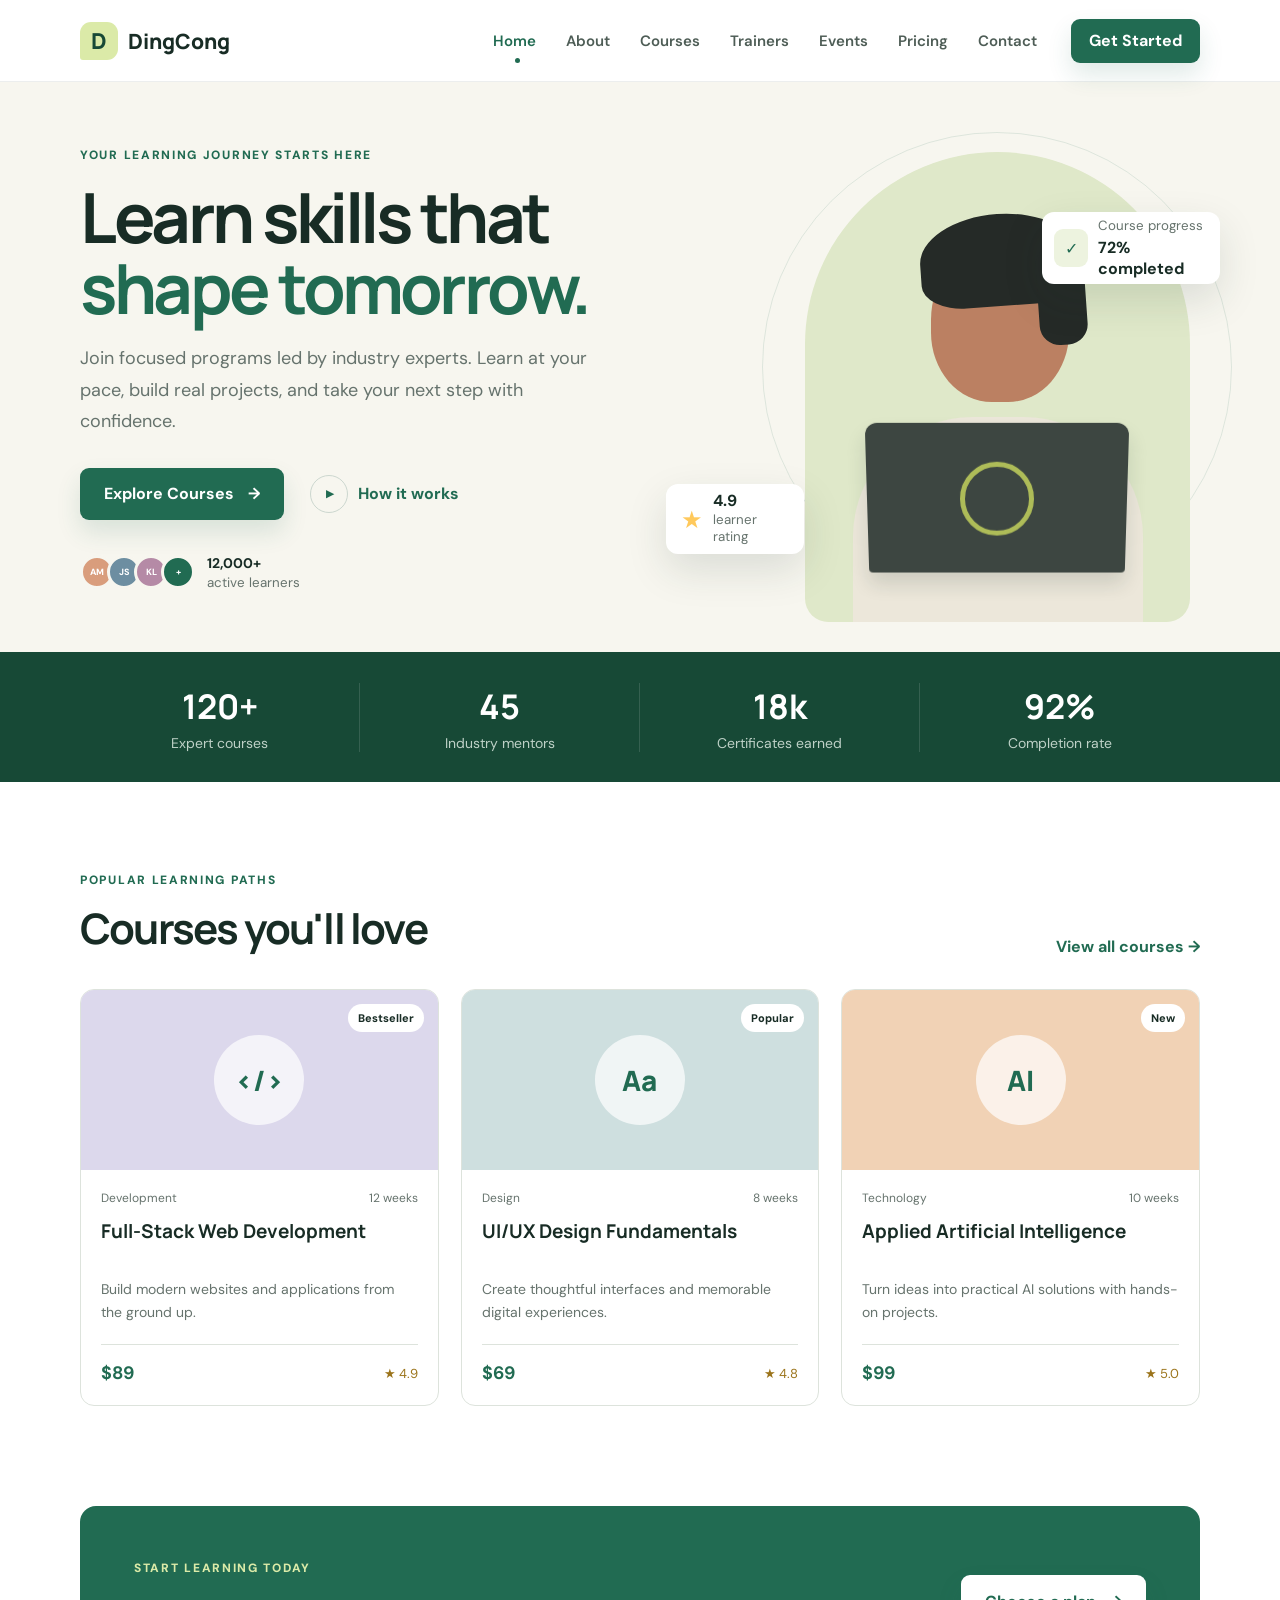
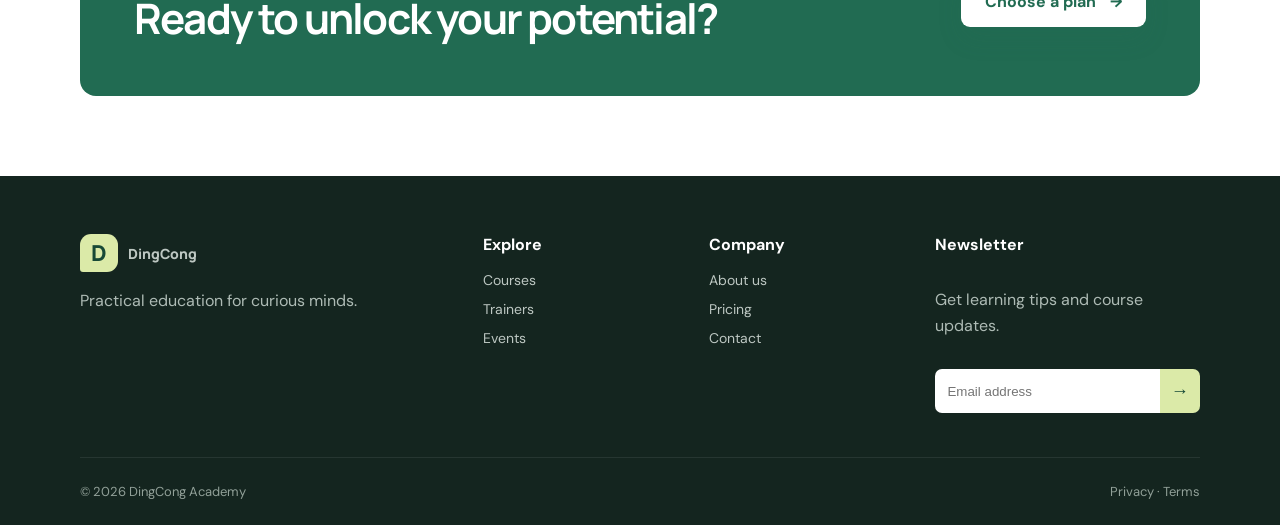
==== index.html @ b167527a "add a code" ====
<!doctype html>
<html lang="en">
<head>
  <meta charset="utf-8">
  <meta name="viewport" content="width=device-width, initial-scale=1">
  <meta name="description" content="DingCong Academy helps learners build practical skills through expert-led courses.">
  <title>DingCong Academy - Learn. Build. Grow.</title>
  <link rel="preconnect" href="https://fonts.googleapis.com">
  <link rel="preconnect" href="https://fonts.gstatic.com" crossorigin>
  <link href="https://fonts.googleapis.com/css2?family=DM+Sans:wght@400;500;600;700&family=Manrope:wght@700;800&display=swap" rel="stylesheet">
  <link rel="stylesheet" href="assets/styles.css">
</head>
<body>
  <header class="site-header">
    <div class="container nav-wrap">
      <a class="brand" href="index.html" aria-label="DingCong Academy home">
        <span class="brand-mark">D</span>
        <span>DingCong</span>
      </a>
      <button class="nav-toggle" type="button" aria-expanded="false" aria-controls="main-nav" aria-label="Open menu">
        <span></span><span></span><span></span>
      </button>
      <nav id="main-nav" class="nav-links" aria-label="Main navigation">
        <a class="active" href="index.html">Home</a>
        <a href="about.html">About</a>
        <a href="courses.html">Courses</a>
        <a href="trainers.html">Trainers</a>
        <a href="events.html">Events</a>
        <a href="pricing.html">Pricing</a>
        <a href="contact.html">Contact</a>
      </nav>
      <a class="button button-small nav-button" href="courses.html">Get Started</a>
    </div>
  </header>

  <main>
    <section class="hero">
      <div class="container hero-grid">
        <div class="hero-copy">
          <span class="eyebrow">Your learning journey starts here</span>
          <h1>Learn skills that <span>shape tomorrow.</span></h1>
          <p>Join focused programs led by industry experts. Learn at your pace, build real projects, and take your next step with confidence.</p>
          <div class="hero-actions">
            <a class="button" href="courses.html">Explore Courses <span aria-hidden="true">→</span></a>
            <a class="text-link" href="about.html"><span class="play">▶</span> How it works</a>
          </div>
          <div class="hero-proof">
            <div class="avatars" aria-hidden="true">
              <span>AM</span><span>JS</span><span>KL</span><span>+</span>
            </div>
            <div><strong>12,000+</strong><small>active learners</small></div>
          </div>
        </div>
        <div class="hero-visual" aria-label="Student learning online">
          <div class="hero-orbit orbit-one"></div>
          <div class="hero-orbit orbit-two"></div>
          <div class="portrait-card">
            <div class="portrait">
              <div class="head"></div>
              <div class="hair"></div>
              <div class="body"></div>
              <div class="laptop"><span></span></div>
            </div>
          </div>
          <div class="floating-card progress-card">
            <span class="progress-icon">✓</span>
            <div><small>Course progress</small><strong>72% completed</strong></div>
          </div>
          <div class="floating-card rating-card">
            <span class="rating-star">★</span>
            <div><strong>4.9</strong><small>learner rating</small></div>
          </div>
        </div>
      </div>
    </section>

    <section class="stats">
      <div class="container stats-grid">
        <div><strong>120+</strong><span>Expert courses</span></div>
        <div><strong>45</strong><span>Industry mentors</span></div>
        <div><strong>18k</strong><span>Certificates earned</span></div>
        <div><strong>92%</strong><span>Completion rate</span></div>
      </div>
    </section>

    <section class="section">
      <div class="container">
        <div class="section-heading">
          <div><span class="eyebrow">Popular learning paths</span><h2>Courses you'll love</h2></div>
          <a class="text-link" href="courses.html">View all courses →</a>
        </div>
        <div class="course-grid">
          <article class="course-card">
            <div class="course-cover cover-purple"><span class="cover-code">&lt;/&gt;</span><span class="level">Bestseller</span></div>
            <div class="course-body">
              <div class="course-meta"><span>Development</span><span>12 weeks</span></div>
              <h3>Full-Stack Web Development</h3>
              <p>Build modern websites and applications from the ground up.</p>
              <div class="course-footer"><strong>$89</strong><span>★ 4.9</span></div>
            </div>
          </article>
          <article class="course-card">
            <div class="course-cover cover-blue"><span class="cover-code">Aa</span><span class="level">Popular</span></div>
            <div class="course-body">
              <div class="course-meta"><span>Design</span><span>8 weeks</span></div>
              <h3>UI/UX Design Fundamentals</h3>
              <p>Create thoughtful interfaces and memorable digital experiences.</p>
              <div class="course-footer"><strong>$69</strong><span>★ 4.8</span></div>
            </div>
          </article>
          <article class="course-card">
            <div class="course-cover cover-orange"><span class="cover-code">AI</span><span class="level">New</span></div>
            <div class="course-body">
              <div class="course-meta"><span>Technology</span><span>10 weeks</span></div>
              <h3>Applied Artificial Intelligence</h3>
              <p>Turn ideas into practical AI solutions with hands-on projects.</p>
              <div class="course-footer"><strong>$99</strong><span>★ 5.0</span></div>
            </div>
          </article>
        </div>
      </div>
    </section>

    <section class="cta-section">
      <div class="container cta">
        <div><span class="eyebrow">Start learning today</span><h2>Ready to unlock your potential?</h2></div>
        <a class="button button-light" href="pricing.html">Choose a plan <span aria-hidden="true">→</span></a>
      </div>
    </section>
  </main>

  <footer class="footer">
    <div class="container footer-grid">
      <div><a class="brand footer-brand" href="index.html"><span class="brand-mark">D</span><span>DingCong</span></a><p>Practical education for curious minds.</p></div>
      <div><strong>Explore</strong><a href="courses.html">Courses</a><a href="trainers.html">Trainers</a><a href="events.html">Events</a></div>
      <div><strong>Company</strong><a href="about.html">About us</a><a href="pricing.html">Pricing</a><a href="contact.html">Contact</a></div>
      <div><strong>Newsletter</strong><p>Get learning tips and course updates.</p><form class="newsletter"><input type="email" aria-label="Email address" placeholder="Email address" required><button type="submit" aria-label="Subscribe">→</button></form></div>
    </div>
    <div class="container footer-bottom"><span>© 2026 DingCong Academy</span><span>Privacy · Terms</span></div>
  </footer>
  <script src="assets/main.js"></script>
</body>
</html>
---- assets/styles.css ----
:root {
  --ink: #182c25;
  --green: #216b52;
  --green-dark: #174936;
  --lime: #dbeaa8;
  --cream: #f7f6ef;
  --white: #ffffff;
  --muted: #66736d;
  --line: #dde3dc;
  --yellow: #ffc95c;
}
* { box-sizing: border-box; }
html { scroll-behavior: smooth; }
body { margin: 0; font-family: "DM Sans", sans-serif; color: var(--ink); background: var(--white); }
a { color: inherit; text-decoration: none; }
.container { width: min(1120px, calc(100% - 48px)); margin-inline: auto; }
.site-header { height: 82px; display: flex; align-items: center; background: rgba(255,255,255,.96); border-bottom: 1px solid rgba(24,44,37,.08); position: relative; z-index: 20; }
.nav-wrap { display: flex; align-items: center; }
.brand { display: inline-flex; align-items: center; gap: 10px; font-family: "Manrope", sans-serif; font-size: 21px; font-weight: 800; }
.brand-mark { width: 38px; height: 38px; display: grid; place-items: center; border-radius: 11px 11px 11px 3px; background: var(--lime); color: var(--green-dark); font-size: 22px; }
.nav-links { margin-left: auto; display: flex; align-items: center; gap: 30px; }
.nav-links a { font-size: 15px; font-weight: 600; color: #4e5d56; position: relative; }
.nav-links a:hover, .nav-links a.active { color: var(--green); }
.nav-links a.active::after { content: ""; position: absolute; width: 5px; height: 5px; border-radius: 50%; background: var(--green); left: 50%; bottom: -12px; }
.nav-button { margin-left: 34px; }
.nav-toggle { display: none; }
.button { display: inline-flex; align-items: center; justify-content: center; gap: 14px; min-height: 52px; padding: 0 24px; border: 0; border-radius: 9px; background: var(--green); color: white; font-weight: 700; box-shadow: 0 12px 24px rgba(33,107,82,.14); transition: .2s ease; }
.button:hover { background: var(--green-dark); transform: translateY(-2px); }
.button-small { min-height: 44px; padding-inline: 18px; }
.hero { min-height: 570px; background: var(--cream); overflow: hidden; }
.hero-grid { min-height: 570px; display: grid; grid-template-columns: 52% 48%; align-items: center; }
.eyebrow { display: inline-block; color: var(--green); font-size: 12px; line-height: 1; font-weight: 800; letter-spacing: 1.7px; text-transform: uppercase; }
.hero-copy h1 { max-width: 590px; margin: 18px 0 20px; font-family: "Manrope", sans-serif; font-size: clamp(48px, 5.4vw, 72px); line-height: 1.02; letter-spacing: -3.5px; }
.hero-copy h1 span { color: var(--green); }
.hero-copy > p { max-width: 525px; margin: 0 0 30px; color: var(--muted); font-size: 18px; line-height: 1.75; }
.hero-actions { display: flex; align-items: center; gap: 26px; }
.text-link { display: inline-flex; align-items: center; gap: 10px; font-weight: 700; color: var(--green); }
.play { width: 38px; height: 38px; display: grid; place-items: center; border: 1px solid #ccd7cf; border-radius: 50%; color: var(--green); font-size: 10px; padding-left: 2px; }
.hero-proof { display: flex; align-items: center; gap: 12px; margin-top: 34px; }
.avatars { display: flex; }
.avatars span { width: 34px; height: 34px; margin-left: -7px; display: grid; place-items: center; border: 3px solid var(--cream); border-radius: 50%; background: #b8c9bc; color: white; font-size: 9px; font-weight: 800; }
.avatars span:first-child { margin-left: 0; background: #d99d7c; }
.avatars span:nth-child(2) { background: #6d8ea1; }
.avatars span:nth-child(3) { background: #b58aa6; }
.avatars span:last-child { background: var(--green); }
.hero-proof strong, .hero-proof small { display: block; }
.hero-proof strong { font-size: 14px; }
.hero-proof small { color: var(--muted); margin-top: 2px; }
.hero-visual { height: 510px; position: relative; }
.portrait-card { position: absolute; width: 385px; height: 470px; right: 10px; bottom: 0; border-radius: 230px 230px 28px 28px; background: #dfe8c9; overflow: hidden; }
.portrait { position: absolute; inset: 0; }
.head { position: absolute; z-index: 3; width: 138px; height: 158px; left: 126px; top: 92px; border-radius: 48% 48% 44% 44%; background: #bb8062; }
.hair { position: absolute; z-index: 4; width: 160px; height: 92px; left: 115px; top: 62px; border-radius: 70% 70% 38% 38%; background: #252a27; transform: rotate(-4deg); }
.hair::after { content: ""; position: absolute; width: 48px; height: 100px; right: -3px; top: 35px; border-radius: 20px; background: #252a27; }
.body { position: absolute; z-index: 2; width: 290px; height: 260px; left: 48px; bottom: -55px; border-radius: 120px 120px 20px 20px; background: #ece7da; }
.laptop { position: absolute; z-index: 5; width: 260px; height: 150px; left: 62px; bottom: 48px; border-radius: 12px 12px 4px 4px; background: #3d4641; transform: perspective(300px) rotateX(-4deg); box-shadow: 0 12px 20px rgba(24,44,37,.14); }
.laptop span { position: absolute; width: 74px; height: 74px; left: 93px; top: 38px; border: 5px solid #aebc58; border-radius: 50%; }
.hero-orbit { position: absolute; border: 1px solid rgba(33,107,82,.12); border-radius: 50%; }
.orbit-one { width: 470px; height: 470px; right: -32px; top: 20px; }
.orbit-two { width: 320px; height: 320px; right: 42px; top: 95px; }
.floating-card { position: absolute; z-index: 8; display: flex; align-items: center; gap: 10px; background: white; border-radius: 12px; box-shadow: 0 16px 40px rgba(31,55,44,.13); }
.floating-card small, .floating-card strong { display: block; }
.floating-card small { color: var(--muted); margin-bottom: 3px; }
.progress-card { width: 178px; height: 72px; right: -20px; top: 100px; padding: 12px; }
.progress-icon { width: 38px; height: 38px; display: grid; place-items: center; border-radius: 9px; background: #edf3df; color: var(--green); }
.rating-card { width: 138px; height: 70px; left: 4px; bottom: 68px; padding: 12px 15px; }
.rating-star { color: var(--yellow); font-size: 24px; }
.stats { background: var(--green-dark); color: white; }
.stats-grid { height: 130px; display: grid; grid-template-columns: repeat(4, 1fr); align-items: center; }
.stats-grid div { text-align: center; border-right: 1px solid rgba(255,255,255,.13); }
.stats-grid div:last-child { border: 0; }
.stats-grid strong, .stats-grid span { display: block; }
.stats-grid strong { font-family: "Manrope", sans-serif; font-size: 34px; }
.stats-grid span { margin-top: 5px; color: #bed1c7; font-size: 14px; }
.section { padding: 86px 0 100px; }
.section-heading { display: flex; align-items: end; justify-content: space-between; margin-bottom: 32px; }
.section-heading h2, .cta h2, .page-hero h1 { margin: 10px 0 0; font-family: "Manrope", sans-serif; font-size: 42px; letter-spacing: -1.8px; }
.course-grid { display: grid; grid-template-columns: repeat(3, 1fr); gap: 22px; }
.course-card { border: 1px solid var(--line); border-radius: 14px; overflow: hidden; background: white; transition: .25s ease; }
.course-card:hover { transform: translateY(-6px); box-shadow: 0 20px 40px rgba(31,55,44,.09); }
.course-cover { height: 180px; position: relative; display: grid; place-items: center; }
.cover-purple { background: #dcd8ec; }
.cover-blue { background: #cedfdf; }
.cover-orange { background: #f1d2b5; }
.cover-code { display: grid; place-items: center; width: 90px; height: 90px; border-radius: 50%; background: rgba(255,255,255,.7); color: var(--green); font: 800 28px "Manrope", sans-serif; }
.level { position: absolute; right: 14px; top: 14px; padding: 7px 10px; border-radius: 20px; background: white; font-size: 11px; font-weight: 800; }
.course-body { padding: 20px; }
.course-meta { display: flex; justify-content: space-between; color: var(--muted); font-size: 12px; }
.course-body h3 { min-height: 52px; margin: 12px 0 8px; font-family: "Manrope", sans-serif; font-size: 19px; }
.course-body p { min-height: 48px; margin: 0; color: var(--muted); font-size: 14px; line-height: 1.65; }
.course-footer { display: flex; justify-content: space-between; align-items: center; margin-top: 18px; padding-top: 16px; border-top: 1px solid var(--line); }
.course-footer strong { color: var(--green); font-size: 18px; }
.course-footer span { color: #9b741b; font-size: 13px; }
.cta-section { padding: 0 0 80px; }
.cta { min-height: 190px; display: flex; align-items: center; justify-content: space-between; padding: 42px 54px; border-radius: 16px; background: var(--green); color: white; }
.cta .eyebrow { color: var(--lime); }
.cta h2 { margin-top: 12px; }
.button-light { background: white; color: var(--green); }
.button-light:hover { background: var(--lime); color: var(--green-dark); }
.footer { background: #14251f; color: white; }
.footer-grid { display: grid; grid-template-columns: 2fr 1fr 1fr 1.5fr; gap: 50px; padding: 58px 0 44px; }
.footer-brand { color: white; }
.footer-grid p { color: #aebbb5; line-height: 1.6; }
.footer-grid div:not(:first-child) { display: flex; flex-direction: column; gap: 11px; }
.footer-grid strong { margin-bottom: 5px; }
.footer-grid a { color: #bdc7c2; font-size: 14px; }
.footer-grid a:hover { color: white; }
.newsletter { display: flex; margin-top: 4px; }
.newsletter input { min-width: 0; width: 100%; height: 44px; border: 0; border-radius: 7px 0 0 7px; padding: 0 12px; }
.newsletter button { width: 46px; border: 0; border-radius: 0 7px 7px 0; background: var(--lime); color: var(--green-dark); font-size: 18px; }
.footer-bottom { height: 68px; display: flex; align-items: center; justify-content: space-between; border-top: 1px solid rgba(255,255,255,.08); color: #91a098; font-size: 13px; }
.page-hero { padding: 70px 0; background: var(--cream); text-align: center; }
.page-hero h1 { font-size: 52px; }
.page-hero p { max-width: 620px; margin: 16px auto 0; color: var(--muted); line-height: 1.7; }
.content-section { padding: 80px 0; }
.content-grid { display: grid; grid-template-columns: repeat(3, 1fr); gap: 22px; }
.info-card { padding: 28px; border: 1px solid var(--line); border-radius: 12px; }
.info-card h3 { margin: 14px 0 8px; font-family: "Manrope", sans-serif; }
.info-card p { color: var(--muted); line-height: 1.7; }
.icon-box { width: 48px; height: 48px; display: grid; place-items: center; border-radius: 12px; background: #edf3df; color: var(--green); font-weight: 800; }
.contact-form { display: grid; gap: 14px; }
.contact-form input, .contact-form textarea { width: 100%; border: 1px solid var(--line); border-radius: 8px; padding: 14px; font: inherit; }
.contact-form textarea { min-height: 150px; resize: vertical; }
.pricing-grid { display: grid; grid-template-columns: repeat(3, 1fr); gap: 22px; align-items: stretch; }
.price-card { padding: 32px; border: 1px solid var(--line); border-radius: 14px; }
.price-card.featured { background: var(--green-dark); color: white; transform: translateY(-10px); }
.price { font: 800 42px "Manrope", sans-serif; margin: 18px 0; }
.price small { font-size: 14px; }
.price-card ul { min-height: 180px; padding: 0; list-style: none; }
.price-card li { margin: 12px 0; color: var(--muted); }
.price-card.featured li { color: #d1ddd7; }
@media (max-width: 980px) {
  .nav-toggle { margin-left: auto; width: 42px; height: 42px; display: flex; flex-direction: column; justify-content: center; gap: 5px; border: 0; background: transparent; }
  .nav-toggle span { width: 24px; height: 2px; margin-inline: auto; background: var(--ink); }
  .nav-links { display: none; position: absolute; left: 24px; right: 24px; top: 74px; padding: 18px; border-radius: 12px; background: white; box-shadow: 0 16px 40px rgba(31,55,44,.12); }
  .nav-links.open { display: flex; flex-direction: column; align-items: flex-start; gap: 16px; }
  .nav-links a.active::after { display: none; }
  .nav-button { display: none; }
  .hero-grid { grid-template-columns: 55% 45%; }
  .portrait-card { width: 330px; }
  .progress-card { right: -10px; }
  .footer-grid { grid-template-columns: 1.5fr 1fr 1fr; }
  .footer-grid div:last-child { grid-column: 1 / -1; max-width: 360px; }
}
@media (max-width: 720px) {
  .container { width: min(100% - 32px, 1120px); }
  .site-header { height: 72px; }
  .hero-grid { display: block; min-height: auto; padding-top: 52px; }
  .hero-copy h1 { font-size: 48px; letter-spacing: -2.5px; }
  .hero-copy > p { font-size: 16px; }
  .hero-visual { height: 430px; margin-top: 25px; }
  .portrait-card { width: 320px; height: 410px; left: 50%; right: auto; transform: translateX(-50%); }
  .orbit-one { width: 390px; height: 390px; left: 50%; transform: translateX(-50%); }
  .orbit-two { width: 280px; height: 280px; left: 50%; transform: translateX(-50%); }
  .progress-card { right: 0; }
  .rating-card { left: 0; }
  .stats-grid { height: auto; grid-template-columns: repeat(2, 1fr); padding: 24px 0; }
  .stats-grid div { padding: 18px 5px; }
  .stats-grid div:nth-child(2) { border-right: 0; }
  .section { padding: 64px 0; }
  .section-heading { align-items: flex-start; }
  .section-heading h2, .cta h2, .page-hero h1 { font-size: 36px; }
  .course-grid, .content-grid, .pricing-grid { grid-template-columns: 1fr; }
  .cta { min-height: 240px; align-items: flex-start; flex-direction: column; justify-content: center; padding: 36px 28px; }
  .footer-grid { grid-template-columns: 1fr 1fr; }
  .footer-grid div:first-child, .footer-grid div:last-child { grid-column: 1 / -1; }
  .footer-bottom { gap: 12px; }
  .price-card.featured { transform: none; }
}
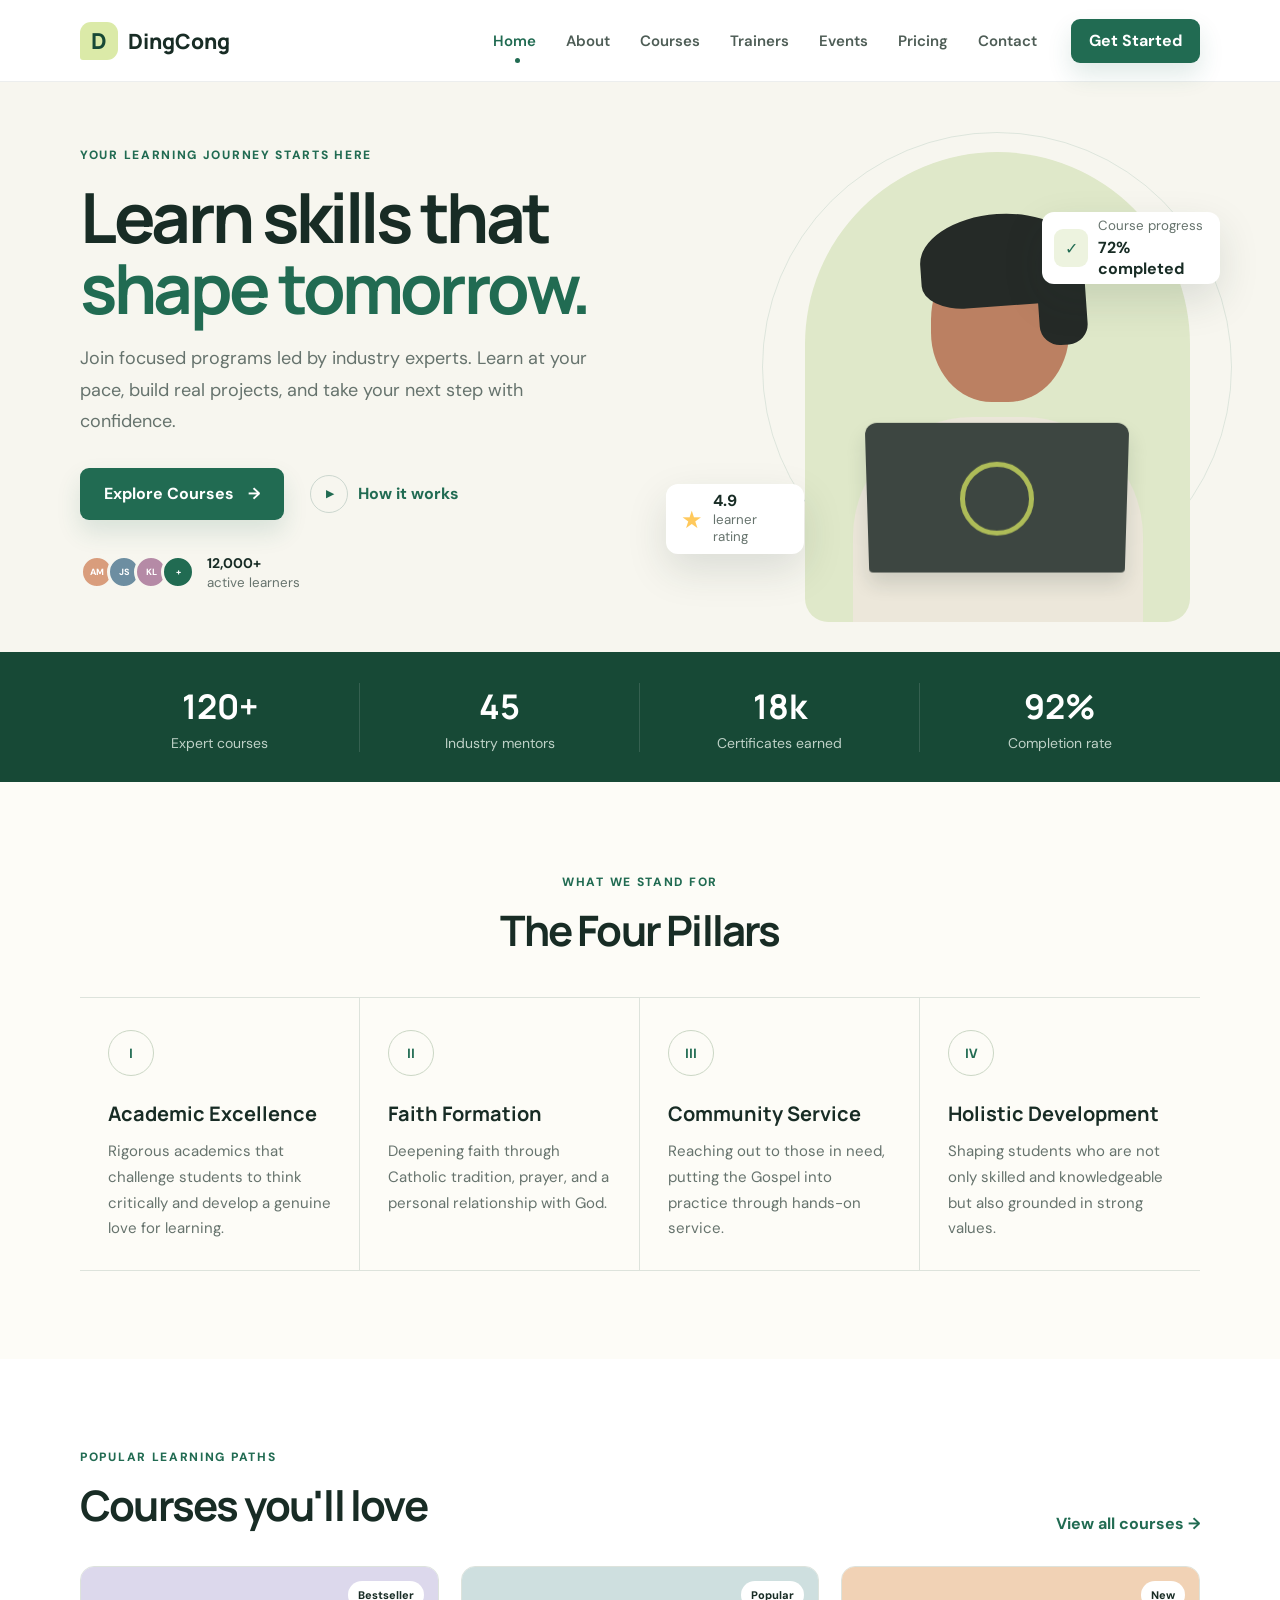
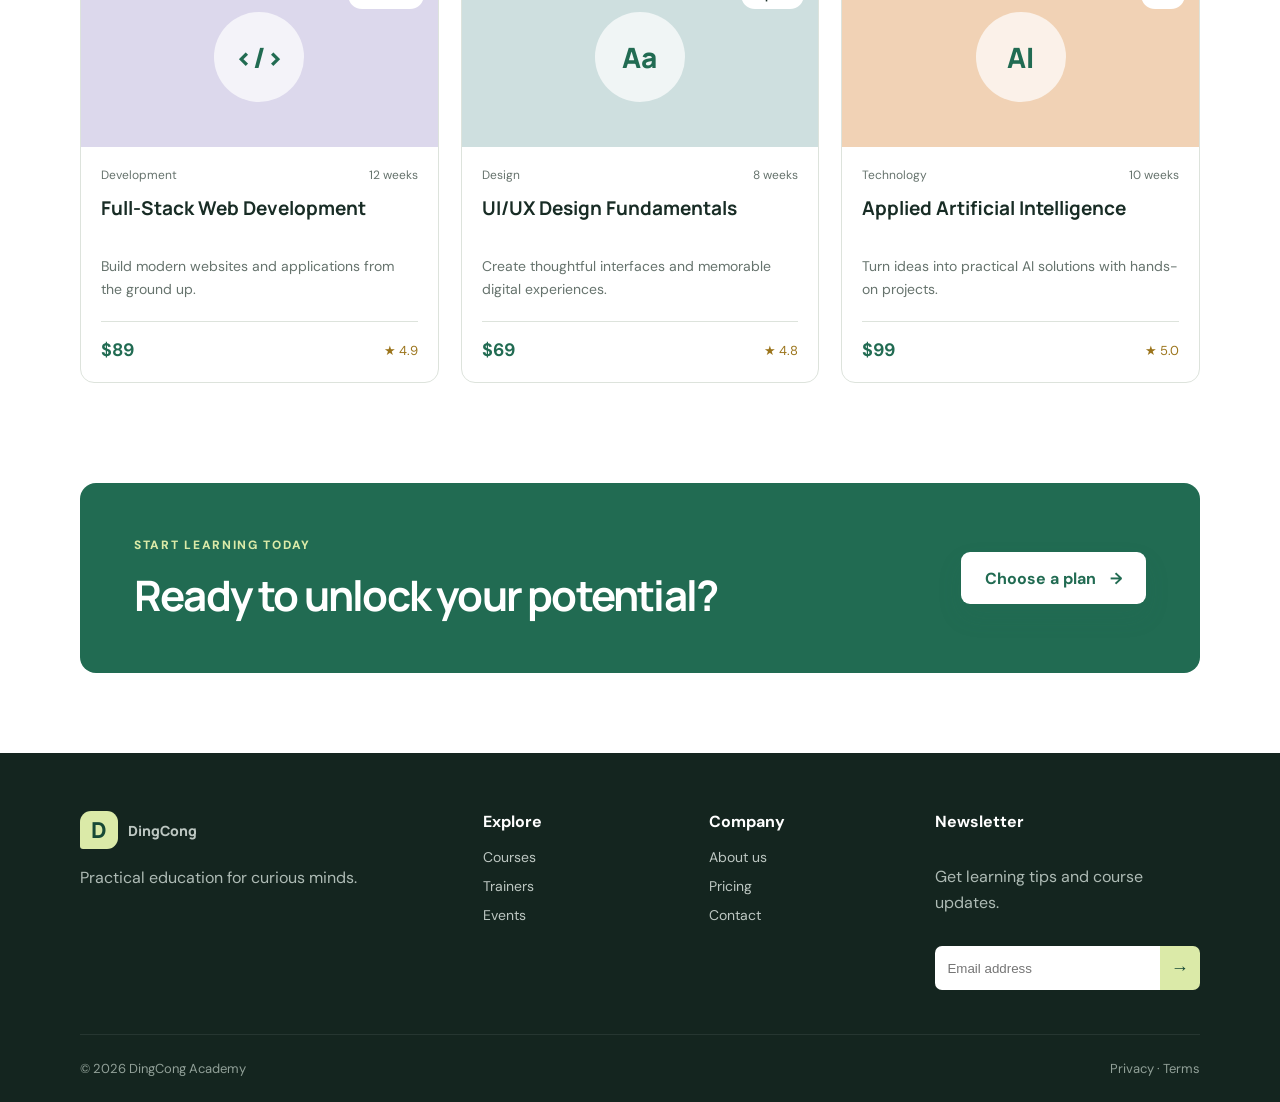
==== commit 365b3db2: "add four pillars" ====
--- a/index.html
+++ b/index.html
@@ -83,6 +83,37 @@
       </div>
     </section>
 
+    <section class="pillars-section">
+      <div class="container">
+        <div class="pillars-heading">
+          <span class="eyebrow">What We Stand For</span>
+          <h2>The Four Pillars</h2>
+        </div>
+        <div class="pillars-grid">
+          <article class="pillar-card">
+            <span class="pillar-number">I</span>
+            <h3>Academic Excellence</h3>
+            <p>Rigorous academics that challenge students to think critically and develop a genuine love for learning.</p>
+          </article>
+          <article class="pillar-card">
+            <span class="pillar-number">II</span>
+            <h3>Faith Formation</h3>
+            <p>Deepening faith through Catholic tradition, prayer, and a personal relationship with God.</p>
+          </article>
+          <article class="pillar-card">
+            <span class="pillar-number">III</span>
+            <h3>Community Service</h3>
+            <p>Reaching out to those in need, putting the Gospel into practice through hands-on service.</p>
+          </article>
+          <article class="pillar-card">
+            <span class="pillar-number">IV</span>
+            <h3>Holistic Development</h3>
+            <p>Shaping students who are not only skilled and knowledgeable but also grounded in strong values.</p>
+          </article>
+        </div>
+      </div>
+    </section>
+
     <section class="section">
       <div class="container">
         <div class="section-heading">
--- a/assets/styles.css
+++ b/assets/styles.css
@@ -72,6 +72,15 @@
 .stats-grid strong, .stats-grid span { display: block; }
 .stats-grid strong { font-family: "Manrope", sans-serif; font-size: 34px; }
 .stats-grid span { margin-top: 5px; color: #bed1c7; font-size: 14px; }
+.pillars-section { padding: 88px 0; background: #fdfcf7; }
+.pillars-heading { text-align: center; margin-bottom: 38px; }
+.pillars-heading h2 { margin: 10px 0 0; font-family: "Manrope", sans-serif; font-size: 42px; letter-spacing: -1.8px; }
+.pillars-grid { display: grid; grid-template-columns: repeat(4, 1fr); border-top: 1px solid var(--line); border-bottom: 1px solid var(--line); }
+.pillar-card { min-height: 260px; padding: 32px 28px 28px; border-right: 1px solid var(--line); }
+.pillar-card:last-child { border-right: 0; }
+.pillar-number { width: 46px; height: 46px; display: grid; place-items: center; border: 1px solid #cbd7c5; border-radius: 50%; color: var(--green); font-family: "Manrope", sans-serif; font-size: 13px; font-weight: 800; }
+.pillar-card h3 { margin: 24px 0 12px; font-family: "Manrope", sans-serif; font-size: 20px; }
+.pillar-card p { margin: 0; color: var(--muted); font-size: 15px; line-height: 1.72; }
 .section { padding: 86px 0 100px; }
 .section-heading { display: flex; align-items: end; justify-content: space-between; margin-bottom: 32px; }
 .section-heading h2, .cta h2, .page-hero h1 { margin: 10px 0 0; font-family: "Manrope", sans-serif; font-size: 42px; letter-spacing: -1.8px; }
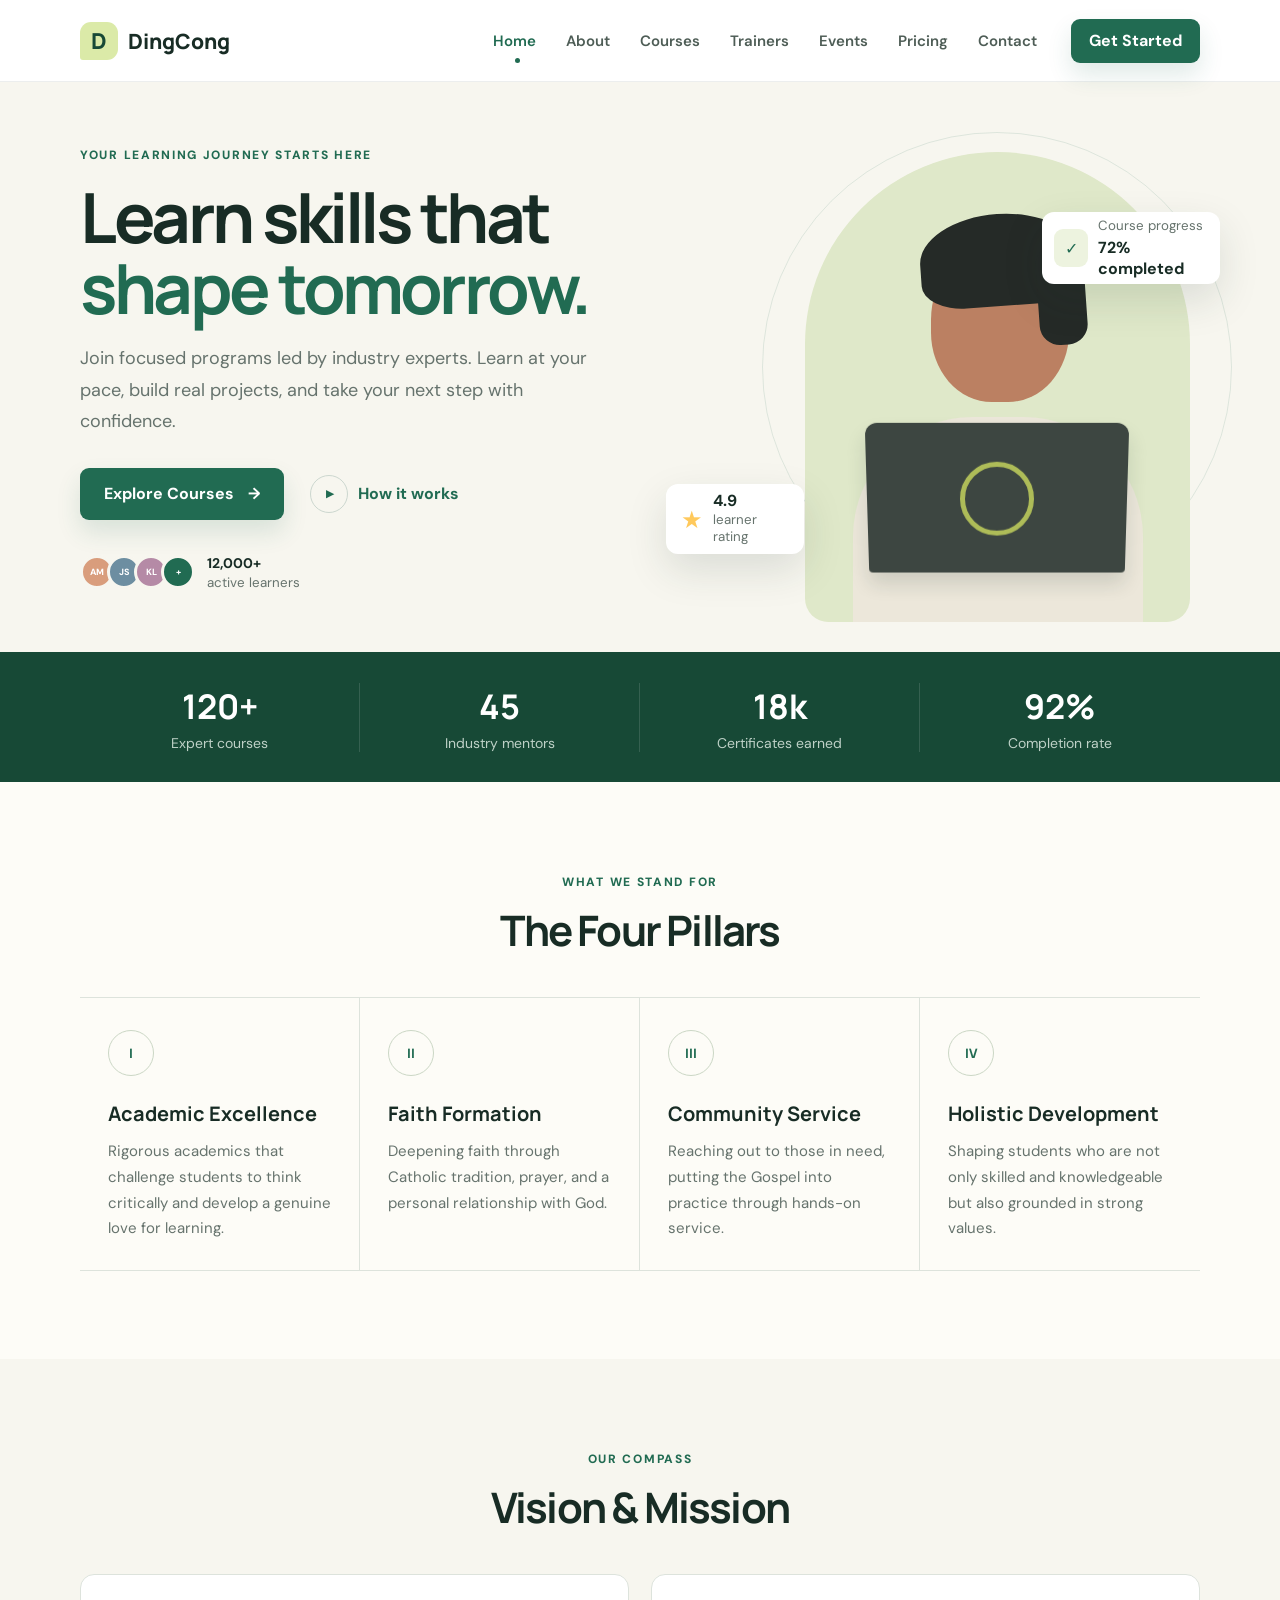
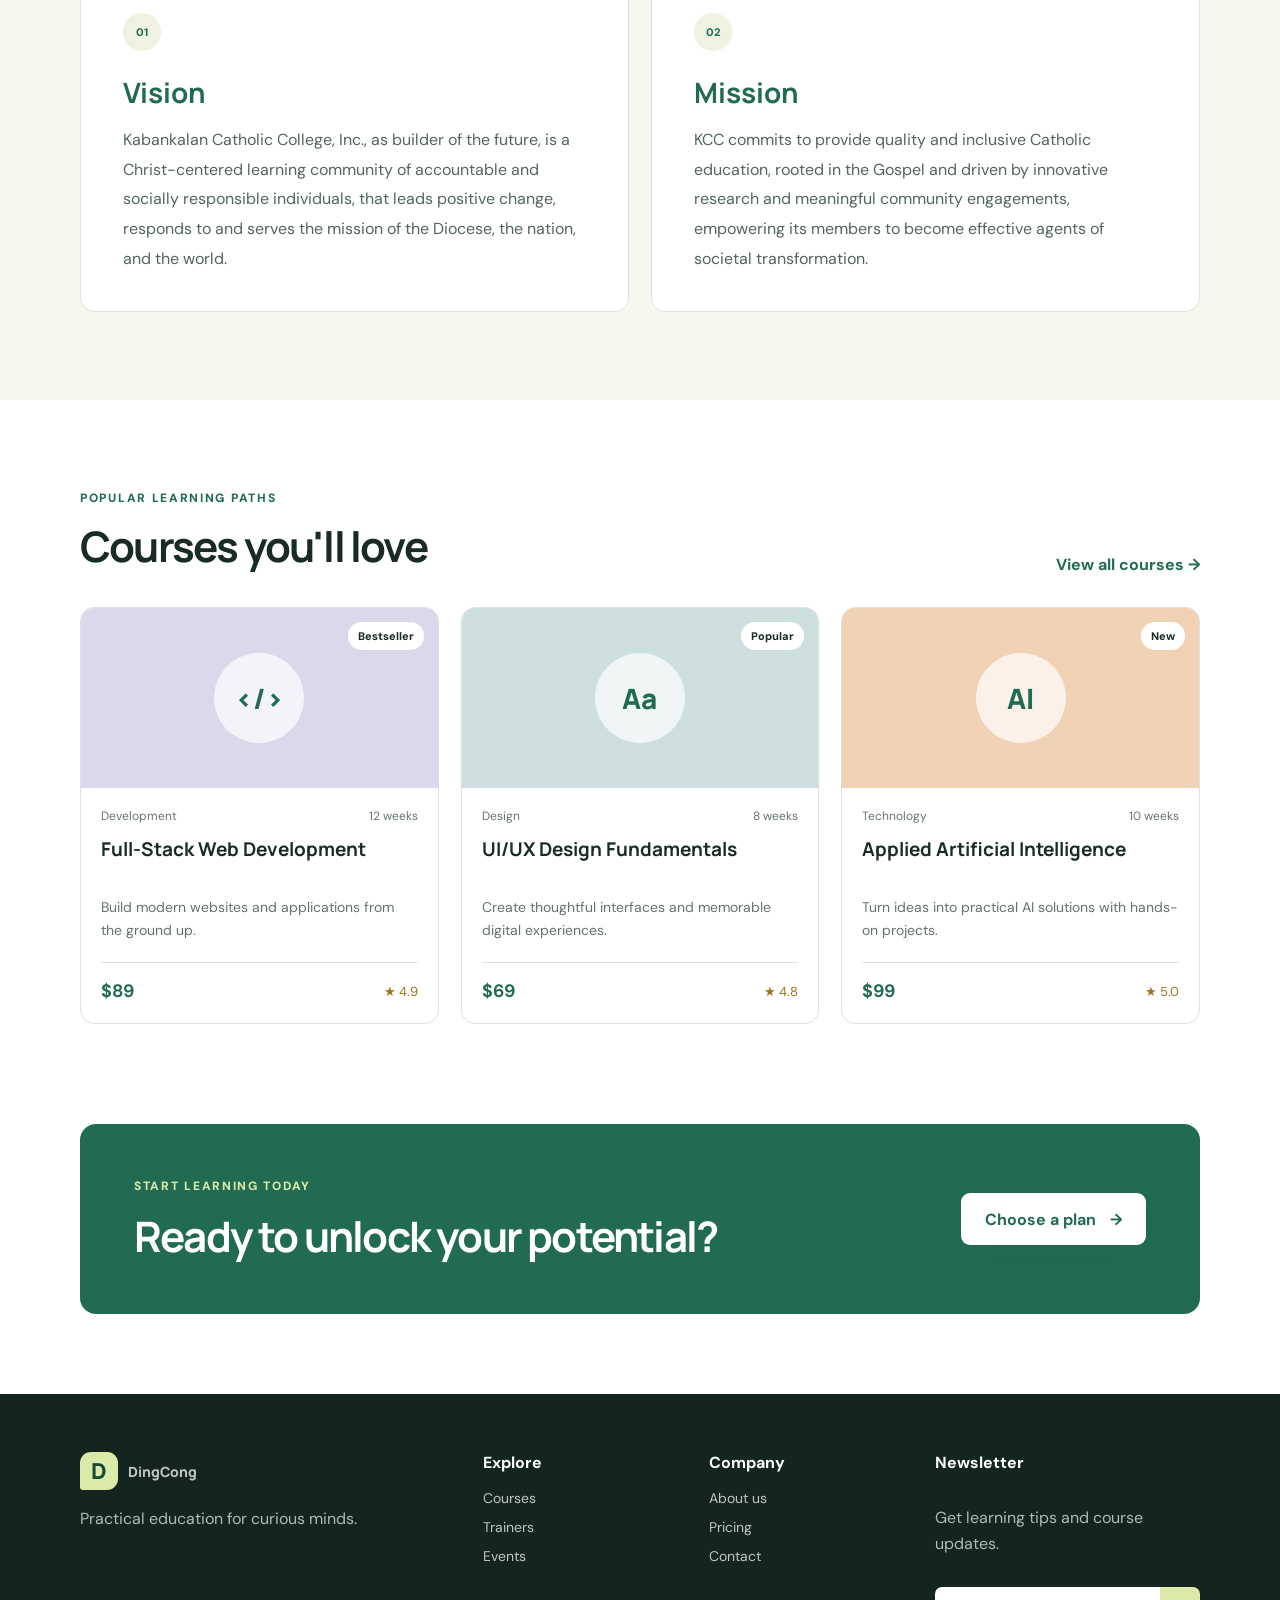
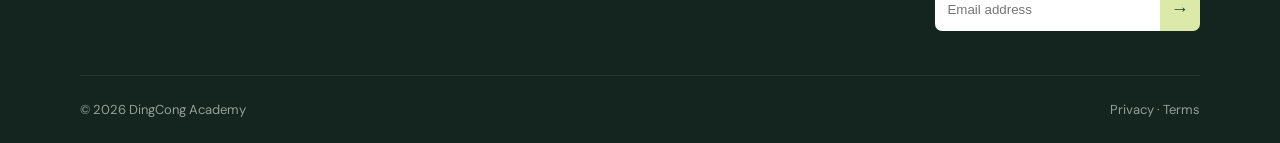
==== commit c633cdcb: "add  misision and vision" ====
--- a/index.html
+++ b/index.html
@@ -114,6 +114,27 @@
       </div>
     </section>
 
+    <section class="compass-section">
+      <div class="container">
+        <div class="compass-heading">
+          <span class="eyebrow">Our Compass</span>
+          <h2>Vision &amp; Mission</h2>
+        </div>
+        <div class="compass-grid">
+          <article class="compass-card">
+            <span class="compass-label">01</span>
+            <h3>Vision</h3>
+            <p>Kabankalan Catholic College, Inc., as builder of the future, is a Christ-centered learning community of accountable and socially responsible individuals, that leads positive change, responds to and serves the mission of the Diocese, the nation, and the world.</p>
+          </article>
+          <article class="compass-card">
+            <span class="compass-label">02</span>
+            <h3>Mission</h3>
+            <p>KCC commits to provide quality and inclusive Catholic education, rooted in the Gospel and driven by innovative research and meaningful community engagements, empowering its members to become effective agents of societal transformation.</p>
+          </article>
+        </div>
+      </div>
+    </section>
+
     <section class="section">
       <div class="container">
         <div class="section-heading">
--- a/assets/styles.css
+++ b/assets/styles.css
@@ -81,6 +81,14 @@
 .pillar-number { width: 46px; height: 46px; display: grid; place-items: center; border: 1px solid #cbd7c5; border-radius: 50%; color: var(--green); font-family: "Manrope", sans-serif; font-size: 13px; font-weight: 800; }
 .pillar-card h3 { margin: 24px 0 12px; font-family: "Manrope", sans-serif; font-size: 20px; }
 .pillar-card p { margin: 0; color: var(--muted); font-size: 15px; line-height: 1.72; }
+.compass-section { padding: 88px 0; background: var(--cream); }
+.compass-heading { text-align: center; margin-bottom: 38px; }
+.compass-heading h2 { margin: 10px 0 0; font-family: "Manrope", sans-serif; font-size: 42px; letter-spacing: -1.8px; }
+.compass-grid { display: grid; grid-template-columns: repeat(2, 1fr); gap: 22px; }
+.compass-card { min-height: 300px; position: relative; padding: 38px 42px; border: 1px solid var(--line); border-radius: 14px; background: white; }
+.compass-label { display: inline-grid; width: 38px; height: 38px; place-items: center; border-radius: 50%; background: #edf3df; color: var(--green); font-size: 11px; font-weight: 800; }
+.compass-card h3 { margin: 22px 0 14px; color: var(--green); font-family: "Manrope", sans-serif; font-size: 28px; }
+.compass-card p { margin: 0; color: #53655d; font-size: 16px; line-height: 1.85; }
 .section { padding: 86px 0 100px; }
 .section-heading { display: flex; align-items: end; justify-content: space-between; margin-bottom: 32px; }
 .section-heading h2, .cta h2, .page-hero h1 { margin: 10px 0 0; font-family: "Manrope", sans-serif; font-size: 42px; letter-spacing: -1.8px; }
@@ -166,6 +174,15 @@
   .stats-grid { height: auto; grid-template-columns: repeat(2, 1fr); padding: 24px 0; }
   .stats-grid div { padding: 18px 5px; }
   .stats-grid div:nth-child(2) { border-right: 0; }
+  .pillars-section { padding: 64px 0; }
+  .pillars-heading h2 { font-size: 36px; }
+  .pillars-grid { grid-template-columns: 1fr; }
+  .pillar-card { min-height: 0; border-right: 0; border-bottom: 1px solid var(--line); }
+  .pillar-card:last-child { border-bottom: 0; }
+  .compass-section { padding: 64px 0; }
+  .compass-heading h2 { font-size: 36px; }
+  .compass-grid { grid-template-columns: 1fr; }
+  .compass-card { min-height: 0; padding: 30px 26px; }
   .section { padding: 64px 0; }
   .section-heading { align-items: flex-start; }
   .section-heading h2, .cta h2, .page-hero h1 { font-size: 36px; }
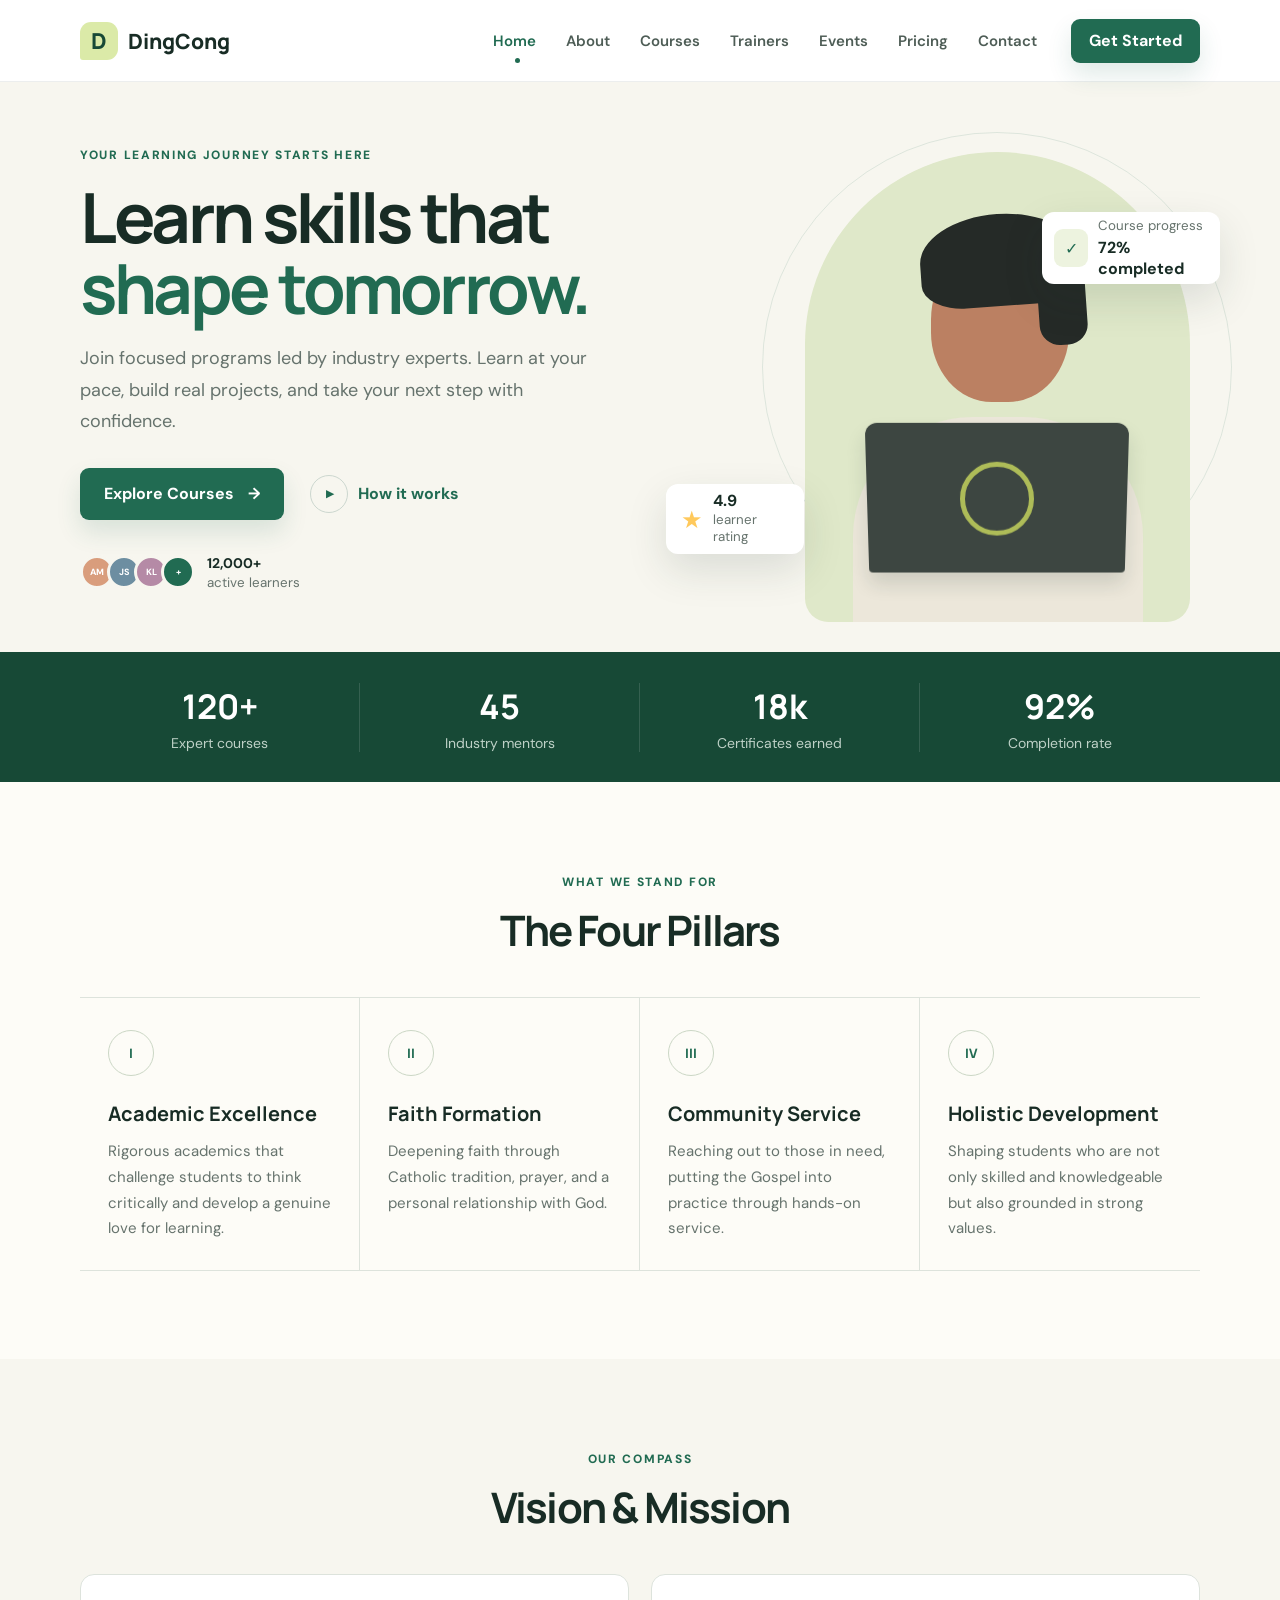
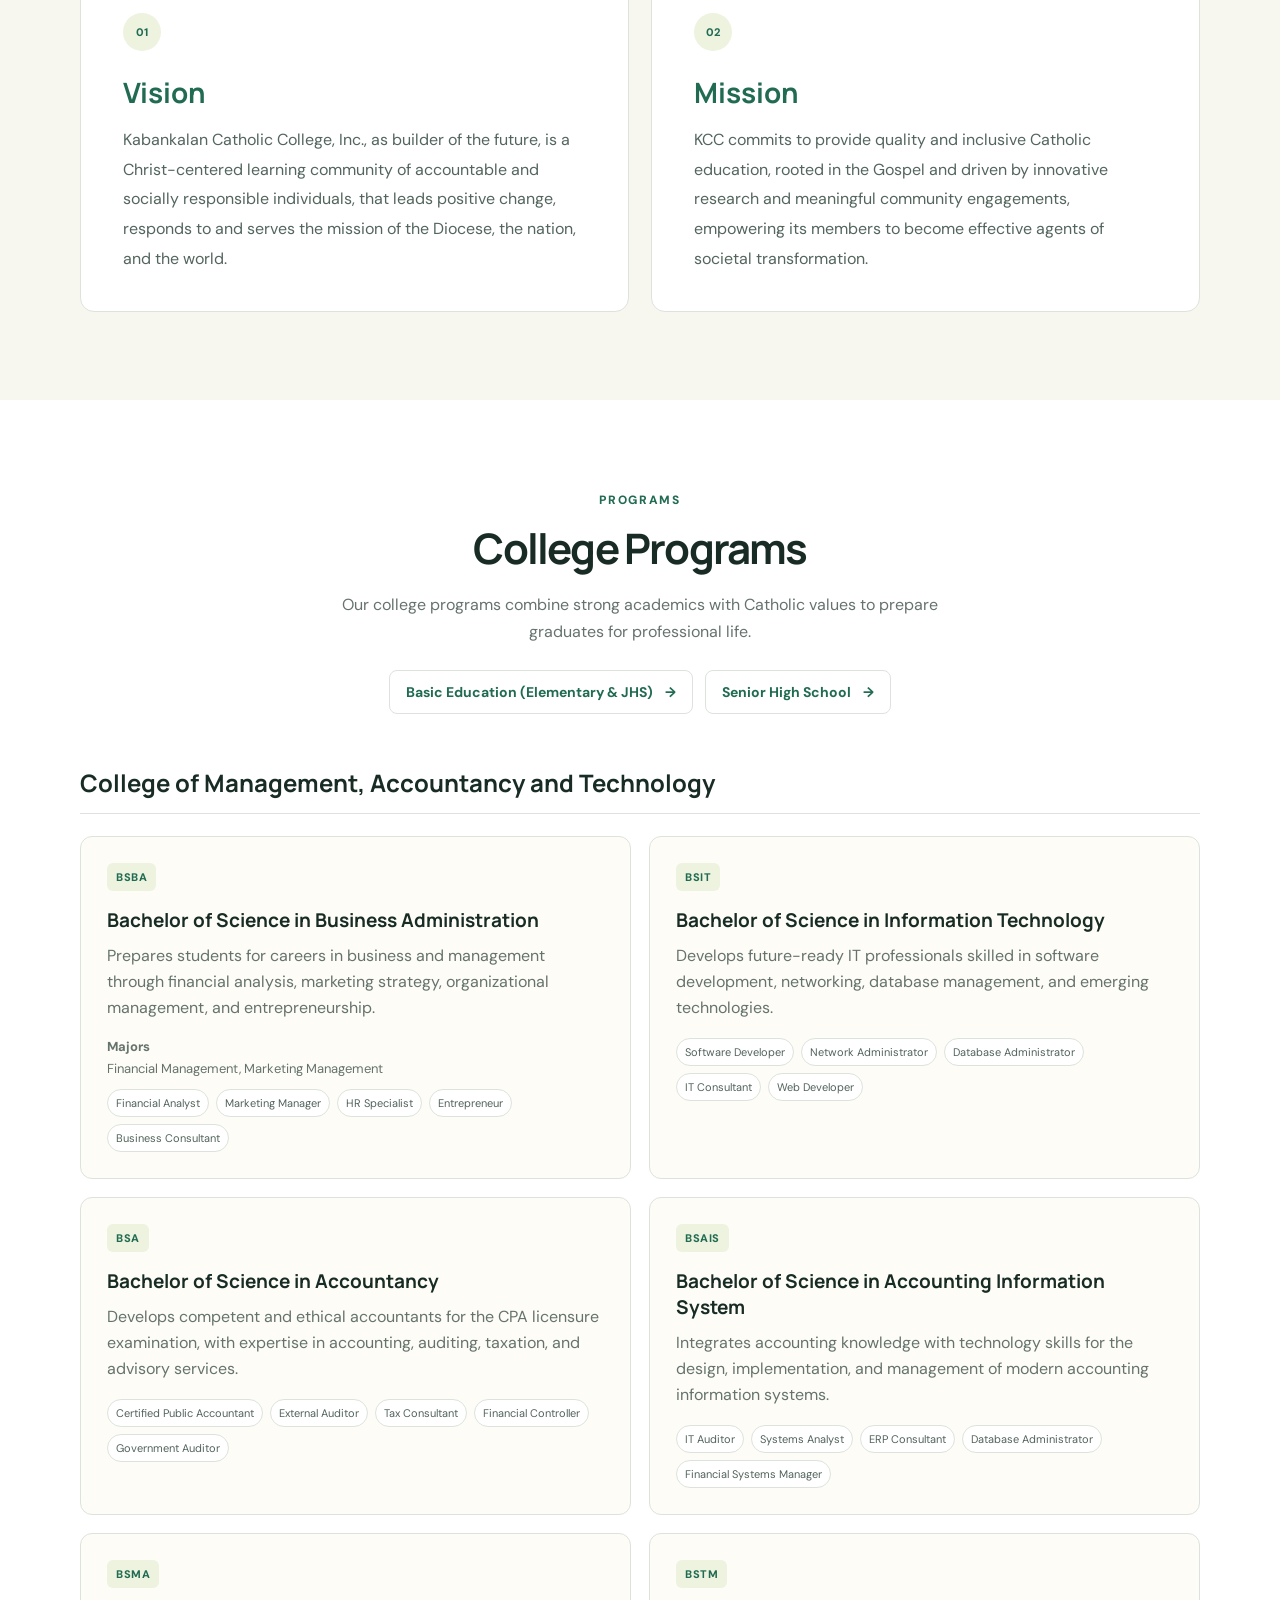
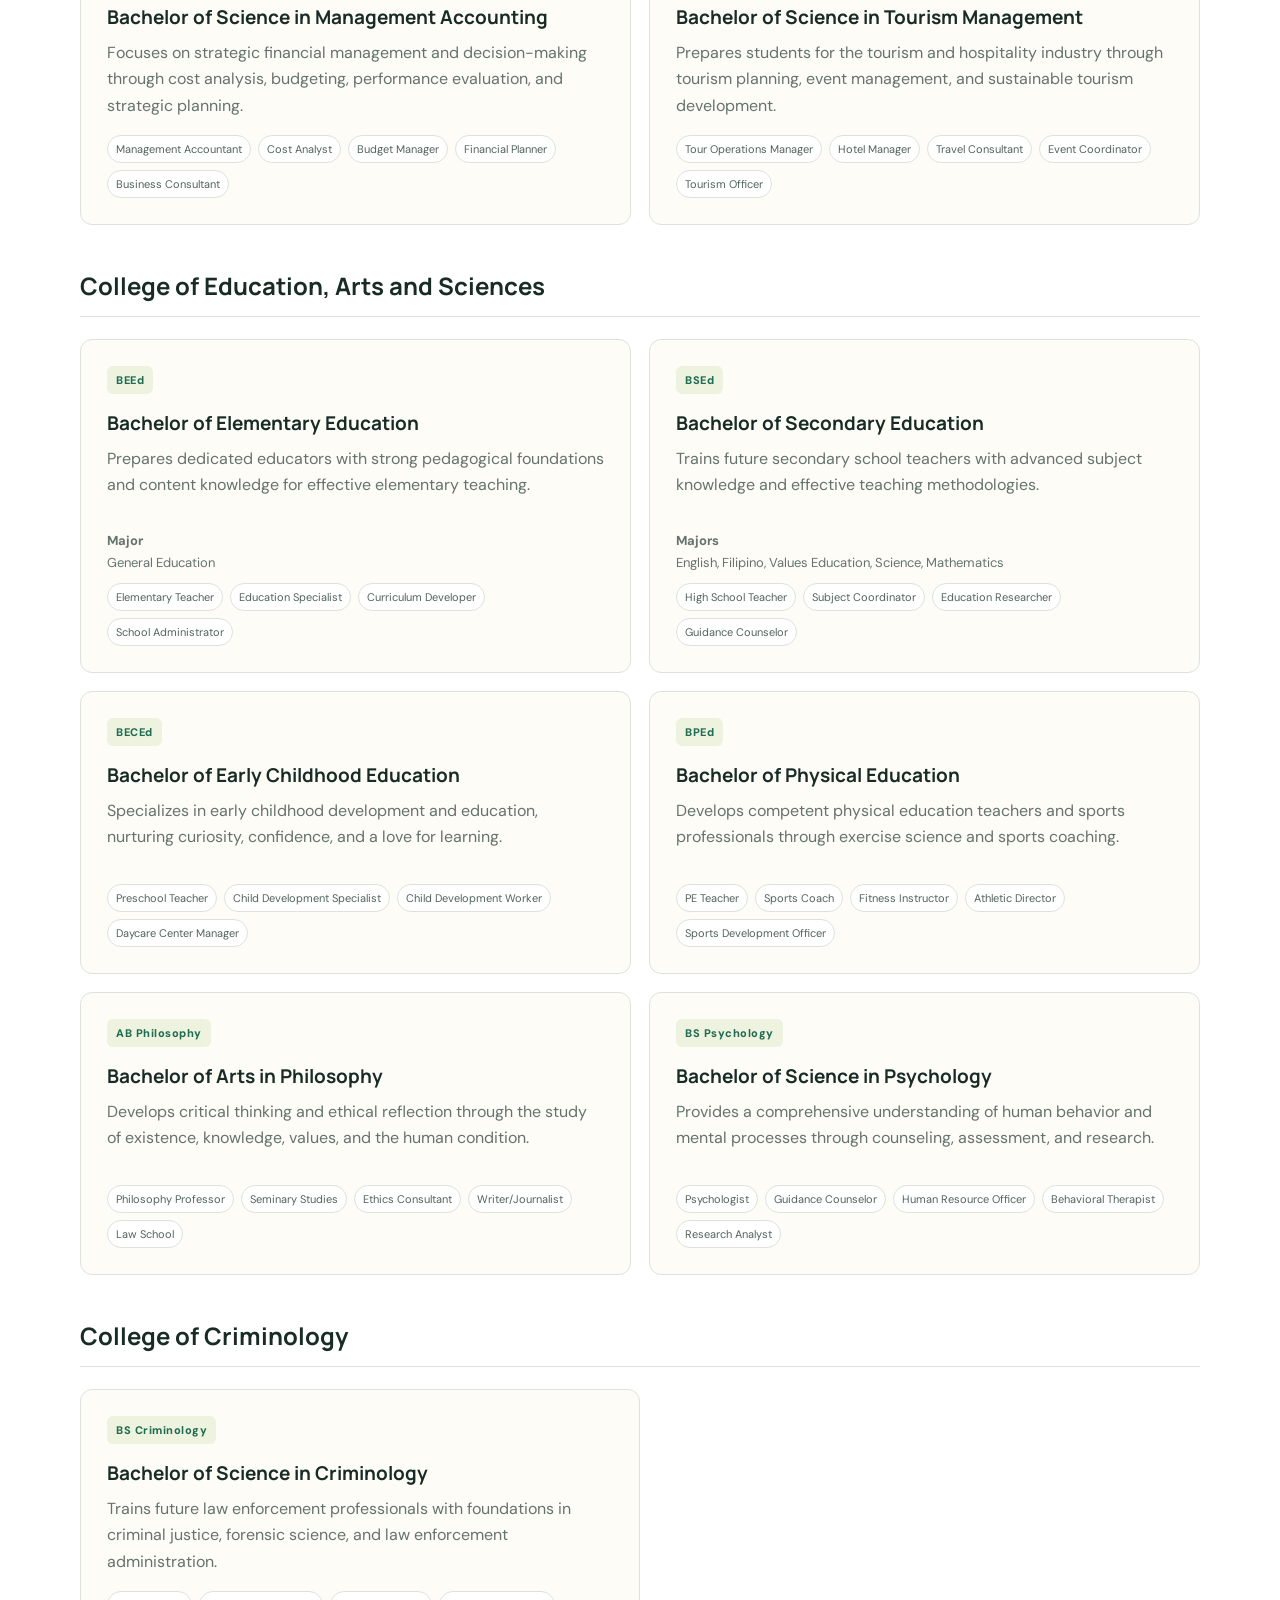
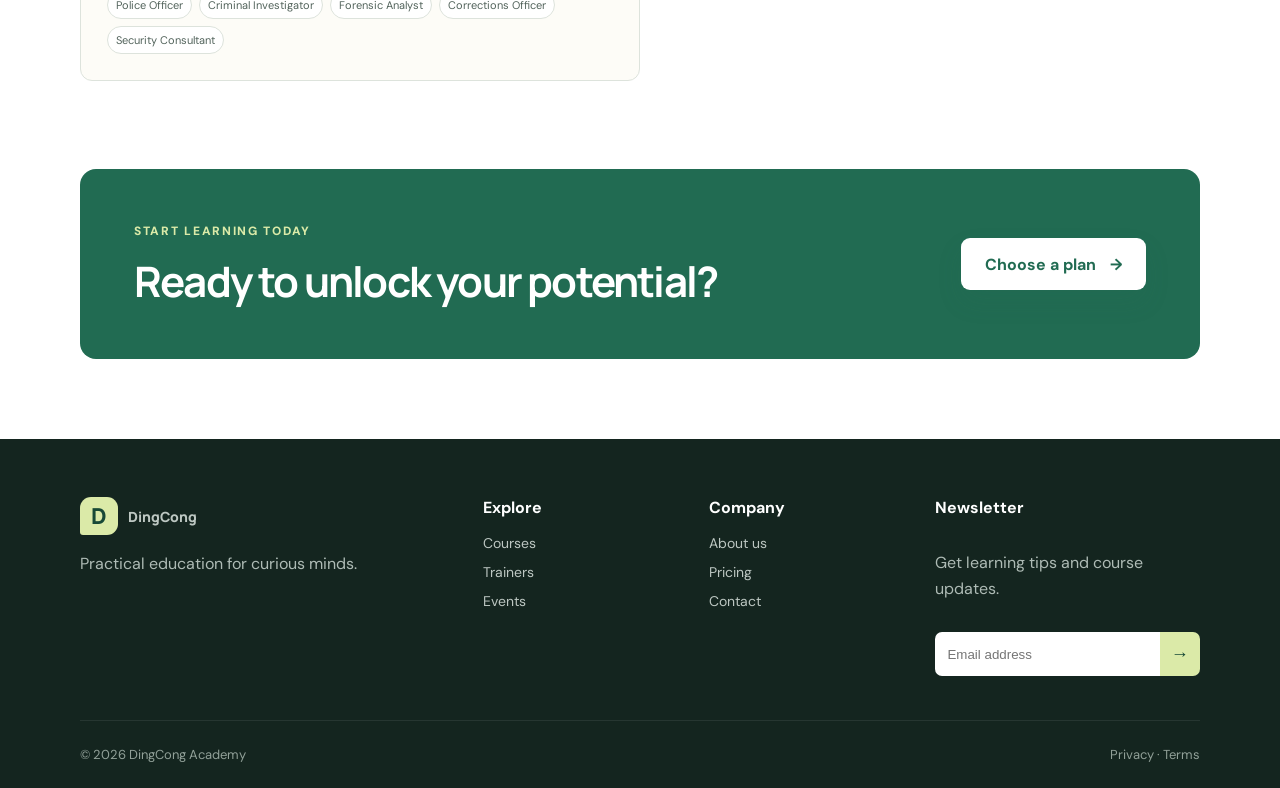
==== commit 272130ce: "adding course" ====
--- a/index.html
+++ b/index.html
@@ -135,41 +135,82 @@
       </div>
     </section>
 
-    <section class="section">
+    <section class="programs-section">
       <div class="container">
-        <div class="section-heading">
-          <div><span class="eyebrow">Popular learning paths</span><h2>Courses you'll love</h2></div>
-          <a class="text-link" href="courses.html">View all courses →</a>
-        </div>
-        <div class="course-grid">
-          <article class="course-card">
-            <div class="course-cover cover-purple"><span class="cover-code">&lt;/&gt;</span><span class="level">Bestseller</span></div>
-            <div class="course-body">
-              <div class="course-meta"><span>Development</span><span>12 weeks</span></div>
-              <h3>Full-Stack Web Development</h3>
-              <p>Build modern websites and applications from the ground up.</p>
-              <div class="course-footer"><strong>$89</strong><span>★ 4.9</span></div>
-            </div>
-          </article>
-          <article class="course-card">
-            <div class="course-cover cover-blue"><span class="cover-code">Aa</span><span class="level">Popular</span></div>
-            <div class="course-body">
-              <div class="course-meta"><span>Design</span><span>8 weeks</span></div>
-              <h3>UI/UX Design Fundamentals</h3>
-              <p>Create thoughtful interfaces and memorable digital experiences.</p>
-              <div class="course-footer"><strong>$69</strong><span>★ 4.8</span></div>
-            </div>
-          </article>
-          <article class="course-card">
-            <div class="course-cover cover-orange"><span class="cover-code">AI</span><span class="level">New</span></div>
-            <div class="course-body">
-              <div class="course-meta"><span>Technology</span><span>10 weeks</span></div>
-              <h3>Applied Artificial Intelligence</h3>
-              <p>Turn ideas into practical AI solutions with hands-on projects.</p>
-              <div class="course-footer"><strong>$99</strong><span>★ 5.0</span></div>
-            </div>
-          </article>
-        </div>
+        <div class="programs-heading">
+          <span class="eyebrow">Programs</span>
+          <h2>College Programs</h2>
+          <p>Our college programs combine strong academics with Catholic values to prepare graduates for professional life.</p>
+          <div class="program-links">
+            <a href="https://kcc.edu.ph/basic-education">Basic Education (Elementary &amp; JHS) <span>→</span></a>
+            <a href="https://kcc.edu.ph/senior-high">Senior High School <span>→</span></a>
+          </div>
+        </div>
+
+        <article class="college-block">
+          <h3>College of Management, Accountancy and Technology</h3>
+          <div class="program-grid">
+            <article class="program-card">
+              <span class="program-type">BSBA</span>
+              <h4>Bachelor of Science in Business Administration</h4>
+              <p>Prepares students for careers in business and management through financial analysis, marketing strategy, organizational management, and entrepreneurship.</p>
+              <div class="program-detail"><strong>Majors</strong><span>Financial Management, Marketing Management</span></div>
+              <div class="career-tags"><span>Financial Analyst</span><span>Marketing Manager</span><span>HR Specialist</span><span>Entrepreneur</span><span>Business Consultant</span></div>
+            </article>
+            <article class="program-card">
+              <span class="program-type">BSIT</span>
+              <h4>Bachelor of Science in Information Technology</h4>
+              <p>Develops future-ready IT professionals skilled in software development, networking, database management, and emerging technologies.</p>
+              <div class="career-tags"><span>Software Developer</span><span>Network Administrator</span><span>Database Administrator</span><span>IT Consultant</span><span>Web Developer</span></div>
+            </article>
+            <article class="program-card">
+              <span class="program-type">BSA</span>
+              <h4>Bachelor of Science in Accountancy</h4>
+              <p>Develops competent and ethical accountants for the CPA licensure examination, with expertise in accounting, auditing, taxation, and advisory services.</p>
+              <div class="career-tags"><span>Certified Public Accountant</span><span>External Auditor</span><span>Tax Consultant</span><span>Financial Controller</span><span>Government Auditor</span></div>
+            </article>
+            <article class="program-card">
+              <span class="program-type">BSAIS</span>
+              <h4>Bachelor of Science in Accounting Information System</h4>
+              <p>Integrates accounting knowledge with technology skills for the design, implementation, and management of modern accounting information systems.</p>
+              <div class="career-tags"><span>IT Auditor</span><span>Systems Analyst</span><span>ERP Consultant</span><span>Database Administrator</span><span>Financial Systems Manager</span></div>
+            </article>
+            <article class="program-card">
+              <span class="program-type">BSMA</span>
+              <h4>Bachelor of Science in Management Accounting</h4>
+              <p>Focuses on strategic financial management and decision-making through cost analysis, budgeting, performance evaluation, and strategic planning.</p>
+              <div class="career-tags"><span>Management Accountant</span><span>Cost Analyst</span><span>Budget Manager</span><span>Financial Planner</span><span>Business Consultant</span></div>
+            </article>
+            <article class="program-card">
+              <span class="program-type">BSTM</span>
+              <h4>Bachelor of Science in Tourism Management</h4>
+              <p>Prepares students for the tourism and hospitality industry through tourism planning, event management, and sustainable tourism development.</p>
+              <div class="career-tags"><span>Tour Operations Manager</span><span>Hotel Manager</span><span>Travel Consultant</span><span>Event Coordinator</span><span>Tourism Officer</span></div>
+            </article>
+          </div>
+        </article>
+
+        <article class="college-block">
+          <h3>College of Education, Arts and Sciences</h3>
+          <div class="program-grid">
+            <article class="program-card"><span class="program-type">BEEd</span><h4>Bachelor of Elementary Education</h4><p>Prepares dedicated educators with strong pedagogical foundations and content knowledge for effective elementary teaching.</p><div class="program-detail"><strong>Major</strong><span>General Education</span></div><div class="career-tags"><span>Elementary Teacher</span><span>Education Specialist</span><span>Curriculum Developer</span><span>School Administrator</span></div></article>
+            <article class="program-card"><span class="program-type">BSEd</span><h4>Bachelor of Secondary Education</h4><p>Trains future secondary school teachers with advanced subject knowledge and effective teaching methodologies.</p><div class="program-detail"><strong>Majors</strong><span>English, Filipino, Values Education, Science, Mathematics</span></div><div class="career-tags"><span>High School Teacher</span><span>Subject Coordinator</span><span>Education Researcher</span><span>Guidance Counselor</span></div></article>
+            <article class="program-card"><span class="program-type">BECEd</span><h4>Bachelor of Early Childhood Education</h4><p>Specializes in early childhood development and education, nurturing curiosity, confidence, and a love for learning.</p><div class="career-tags"><span>Preschool Teacher</span><span>Child Development Specialist</span><span>Child Development Worker</span><span>Daycare Center Manager</span></div></article>
+            <article class="program-card"><span class="program-type">BPEd</span><h4>Bachelor of Physical Education</h4><p>Develops competent physical education teachers and sports professionals through exercise science and sports coaching.</p><div class="career-tags"><span>PE Teacher</span><span>Sports Coach</span><span>Fitness Instructor</span><span>Athletic Director</span><span>Sports Development Officer</span></div></article>
+            <article class="program-card"><span class="program-type">AB Philosophy</span><h4>Bachelor of Arts in Philosophy</h4><p>Develops critical thinking and ethical reflection through the study of existence, knowledge, values, and the human condition.</p><div class="career-tags"><span>Philosophy Professor</span><span>Seminary Studies</span><span>Ethics Consultant</span><span>Writer/Journalist</span><span>Law School</span></div></article>
+            <article class="program-card"><span class="program-type">BS Psychology</span><h4>Bachelor of Science in Psychology</h4><p>Provides a comprehensive understanding of human behavior and mental processes through counseling, assessment, and research.</p><div class="career-tags"><span>Psychologist</span><span>Guidance Counselor</span><span>Human Resource Officer</span><span>Behavioral Therapist</span><span>Research Analyst</span></div></article>
+          </div>
+        </article>
+
+        <article class="college-block criminology-block">
+          <h3>College of Criminology</h3>
+          <article class="program-card criminology-card">
+            <span class="program-type">BS Criminology</span>
+            <h4>Bachelor of Science in Criminology</h4>
+            <p>Trains future law enforcement professionals with foundations in criminal justice, forensic science, and law enforcement administration.</p>
+            <div class="career-tags"><span>Police Officer</span><span>Criminal Investigator</span><span>Forensic Analyst</span><span>Corrections Officer</span><span>Security Consultant</span></div>
+          </article>
+        </article>
       </div>
     </section>
 
--- a/assets/styles.css
+++ b/assets/styles.css
@@ -89,6 +89,23 @@
 .compass-label { display: inline-grid; width: 38px; height: 38px; place-items: center; border-radius: 50%; background: #edf3df; color: var(--green); font-size: 11px; font-weight: 800; }
 .compass-card h3 { margin: 22px 0 14px; color: var(--green); font-family: "Manrope", sans-serif; font-size: 28px; }
 .compass-card p { margin: 0; color: #53655d; font-size: 16px; line-height: 1.85; }
+.programs-section { padding: 88px 0; background: white; }
+.programs-heading { max-width: 760px; margin: 0 auto 52px; text-align: center; }
+.programs-heading h2 { margin: 10px 0 14px; font-family: "Manrope", sans-serif; font-size: 42px; letter-spacing: -1.8px; }
+.programs-heading > p { margin: 0 auto; max-width: 650px; color: var(--muted); line-height: 1.7; }
+.program-links { display: flex; justify-content: center; gap: 12px; margin-top: 24px; }
+.program-links a { display: inline-flex; align-items: center; gap: 12px; padding: 12px 16px; border: 1px solid var(--line); border-radius: 8px; color: var(--green); font-size: 14px; font-weight: 700; }
+.college-block { margin-top: 44px; }
+.college-block > h3 { margin: 0 0 22px; padding-bottom: 14px; border-bottom: 1px solid var(--line); font-family: "Manrope", sans-serif; font-size: 24px; }
+.program-grid { display: grid; grid-template-columns: repeat(2, 1fr); gap: 18px; }
+.program-card { min-height: 280px; padding: 26px; border: 1px solid var(--line); border-radius: 12px; background: #fdfcf7; }
+.program-type { display: inline-flex; padding: 7px 9px; border-radius: 6px; background: #edf3df; color: var(--green); font-size: 11px; font-weight: 800; letter-spacing: .5px; }
+.program-card h4 { margin: 16px 0 10px; font-family: "Manrope", sans-serif; font-size: 19px; }
+.program-card > p { min-height: 70px; margin: 0 0 16px; color: var(--muted); line-height: 1.65; }
+.program-detail { display: flex; flex-direction: column; gap: 5px; margin-bottom: 12px; color: var(--muted); font-size: 13px; }
+.career-tags { display: flex; flex-wrap: wrap; gap: 7px; }
+.career-tags span { padding: 6px 8px; border-radius: 20px; background: white; border: 1px solid var(--line); color: #52635b; font-size: 11px; }
+.criminology-card { max-width: 560px; }
 .section { padding: 86px 0 100px; }
 .section-heading { display: flex; align-items: end; justify-content: space-between; margin-bottom: 32px; }
 .section-heading h2, .cta h2, .page-hero h1 { margin: 10px 0 0; font-family: "Manrope", sans-serif; font-size: 42px; letter-spacing: -1.8px; }
@@ -183,6 +200,14 @@
   .compass-heading h2 { font-size: 36px; }
   .compass-grid { grid-template-columns: 1fr; }
   .compass-card { min-height: 0; padding: 30px 26px; }
+  .programs-section { padding: 64px 0; }
+  .programs-heading h2 { font-size: 36px; }
+  .program-links { flex-direction: column; }
+  .program-links a { justify-content: space-between; }
+  .college-block > h3 { font-size: 21px; }
+  .program-grid { grid-template-columns: 1fr; }
+  .program-card { min-height: 0; }
+  .program-card > p { min-height: 0; }
   .section { padding: 64px 0; }
   .section-heading { align-items: flex-start; }
   .section-heading h2, .cta h2, .page-hero h1 { font-size: 36px; }
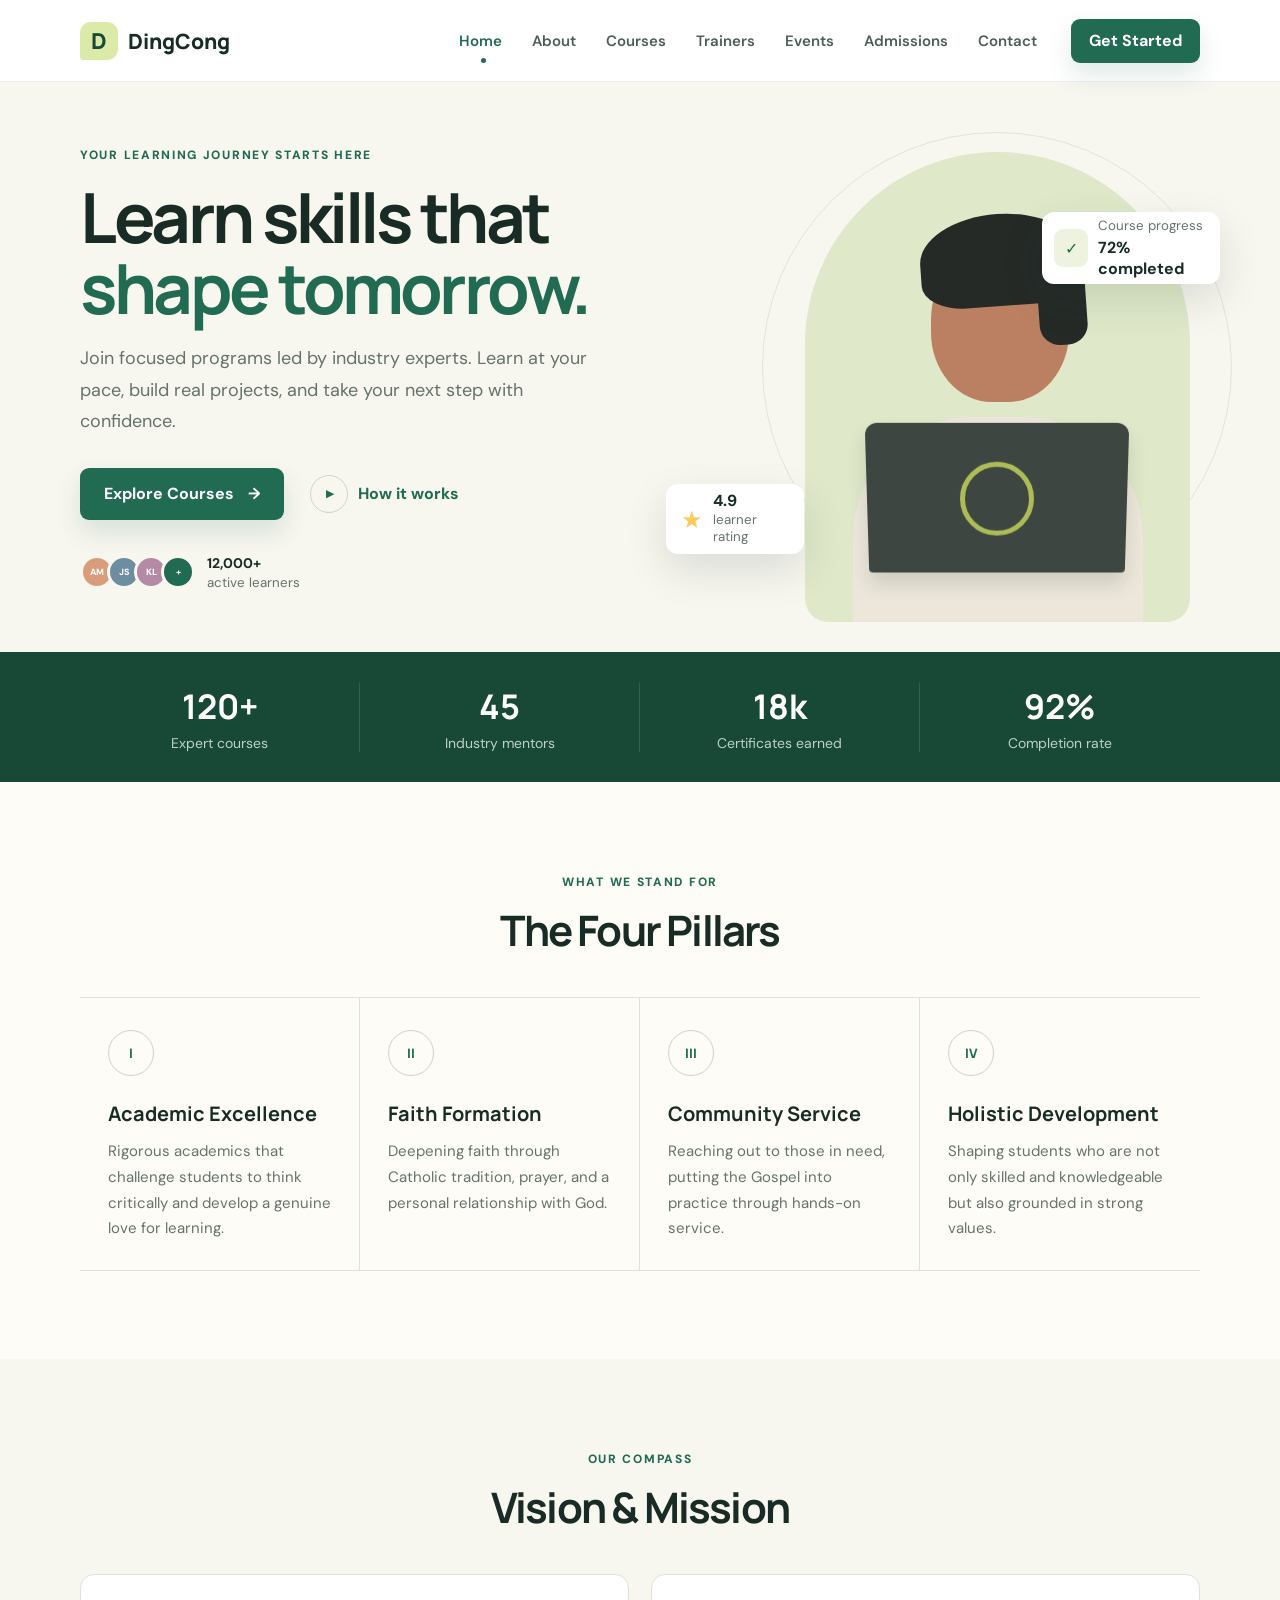
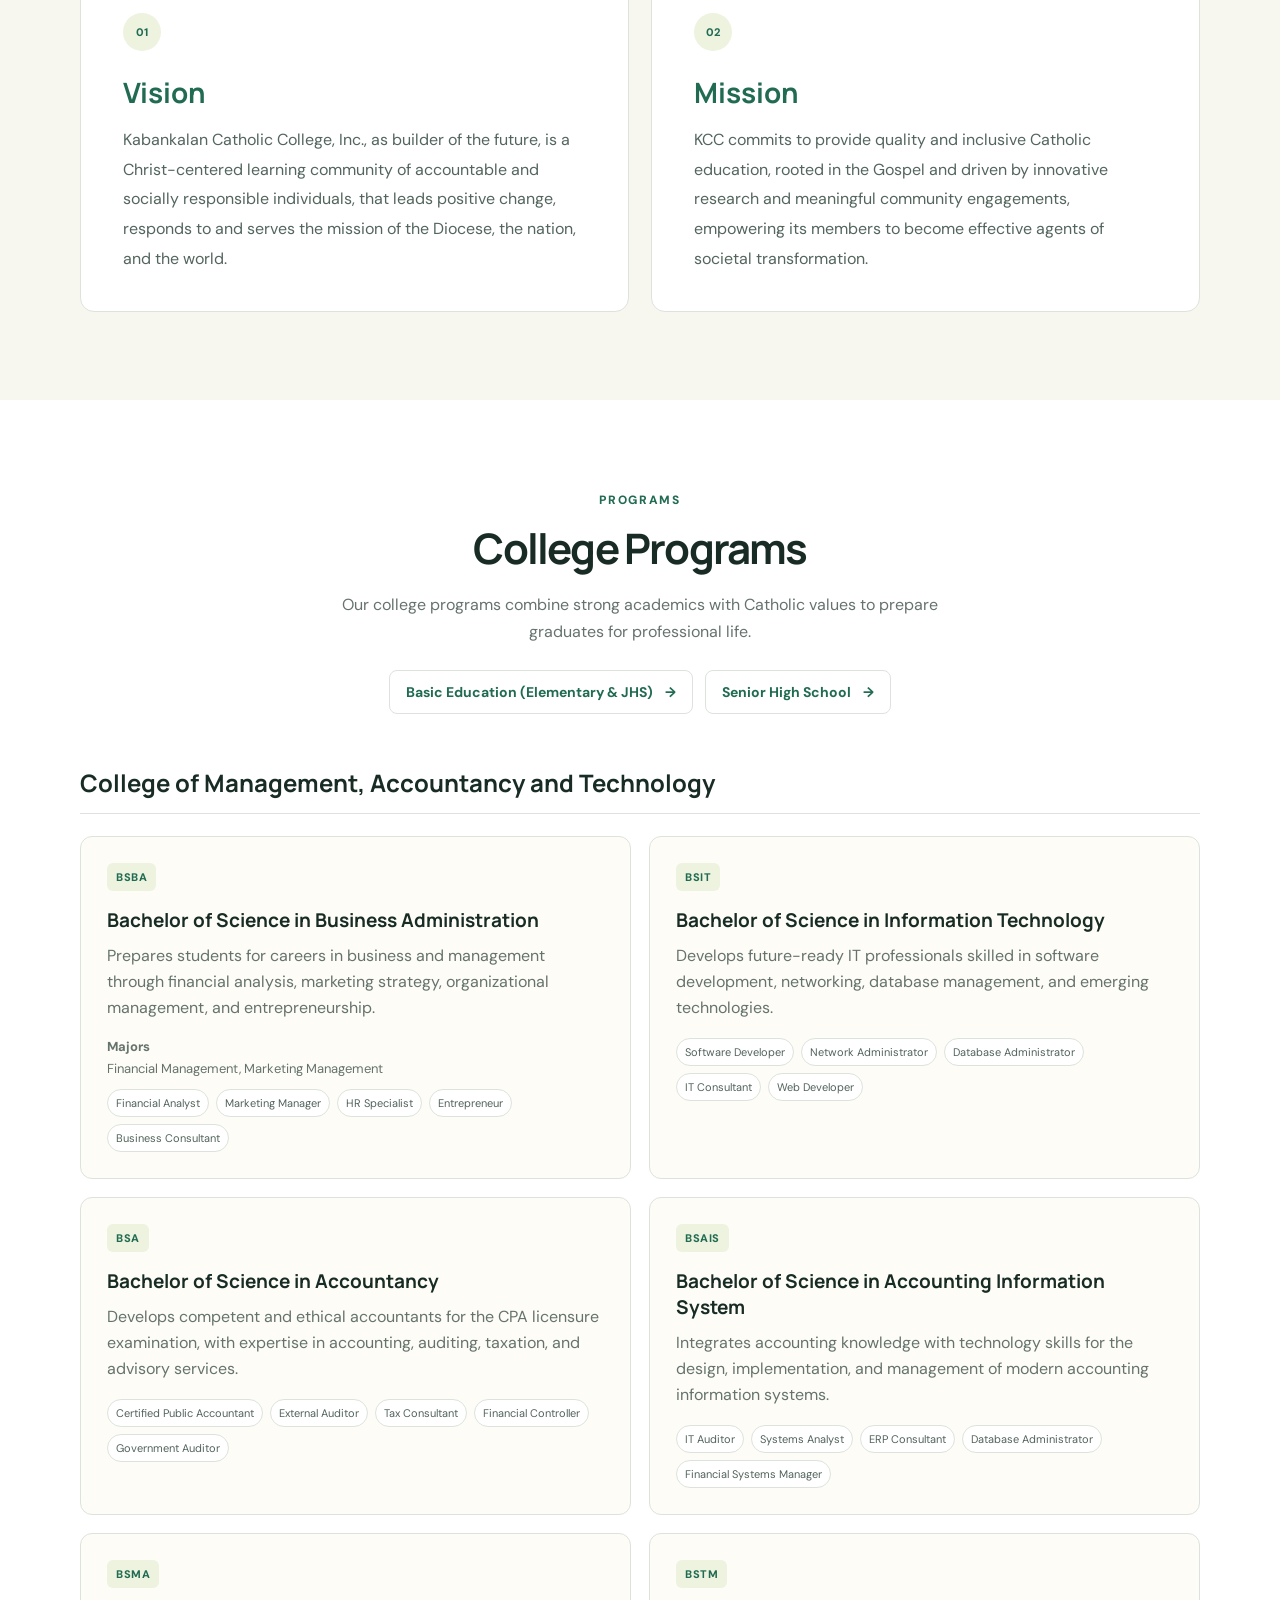
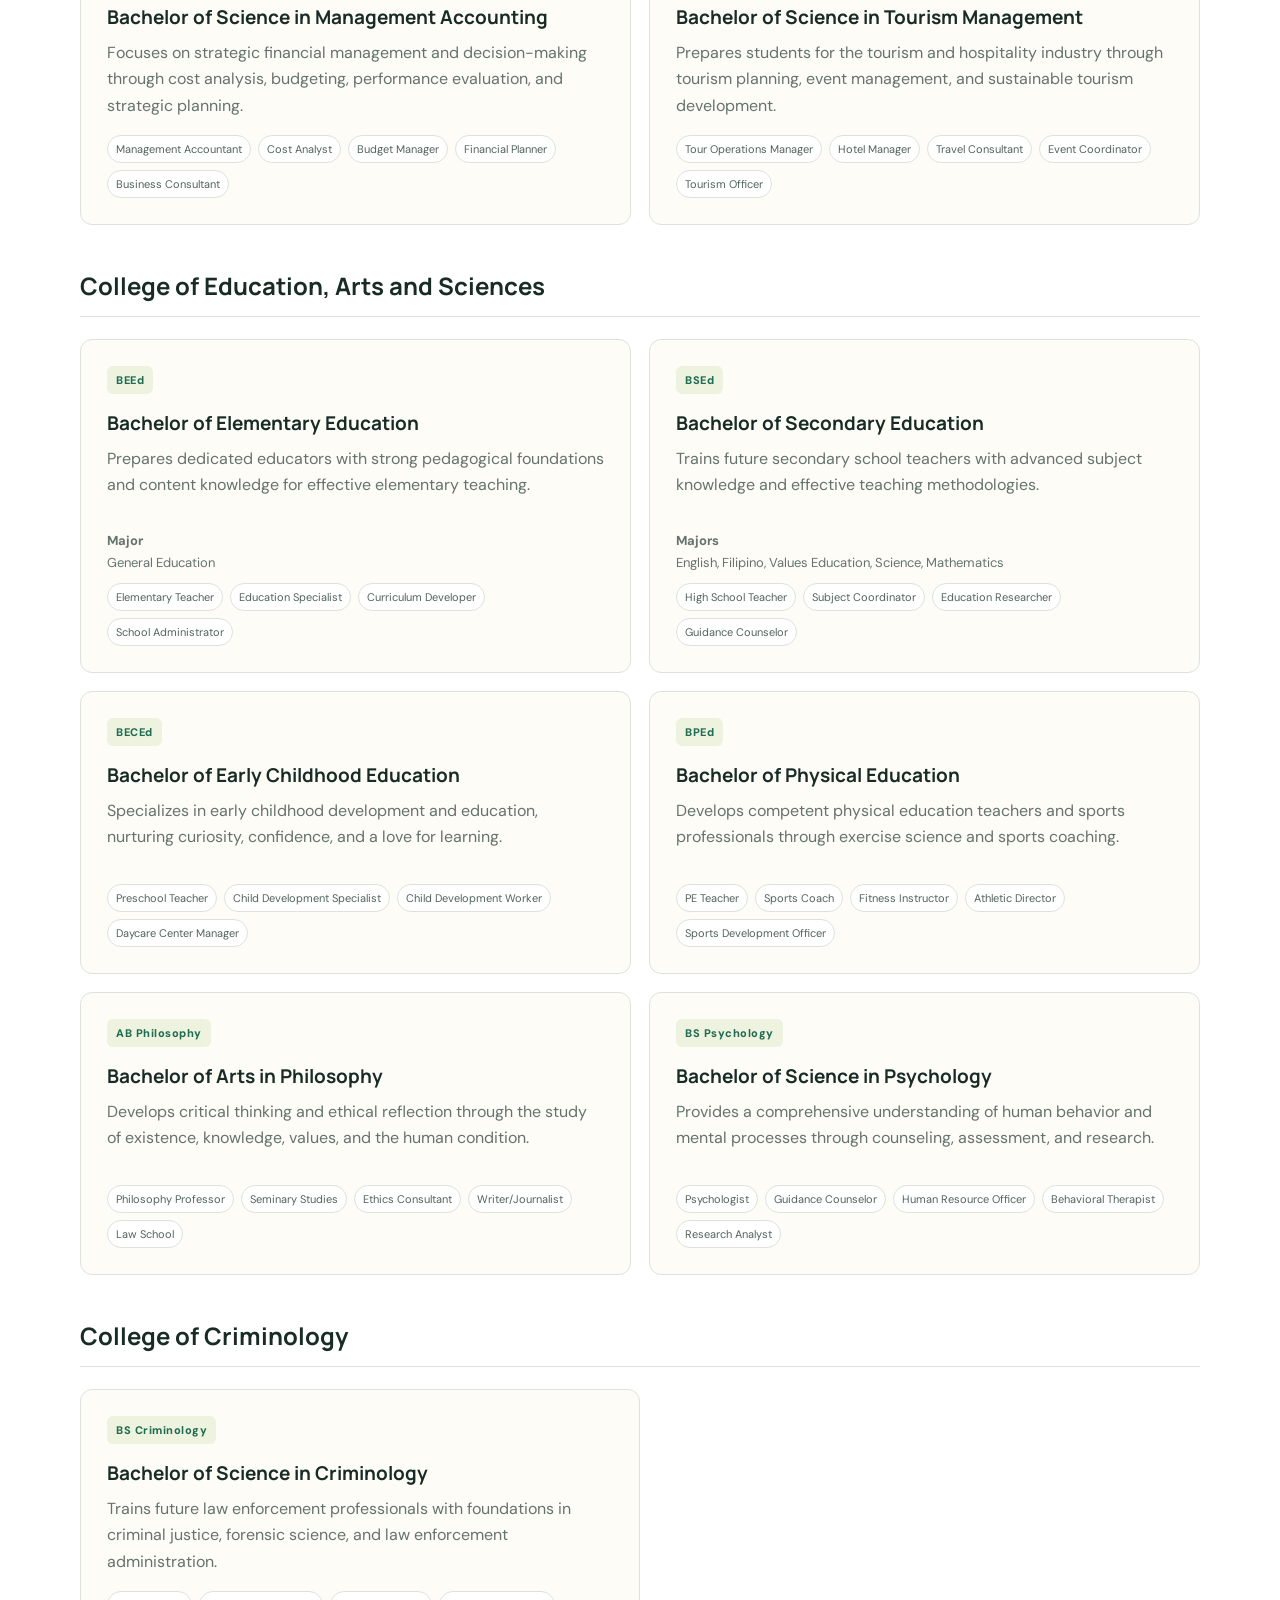
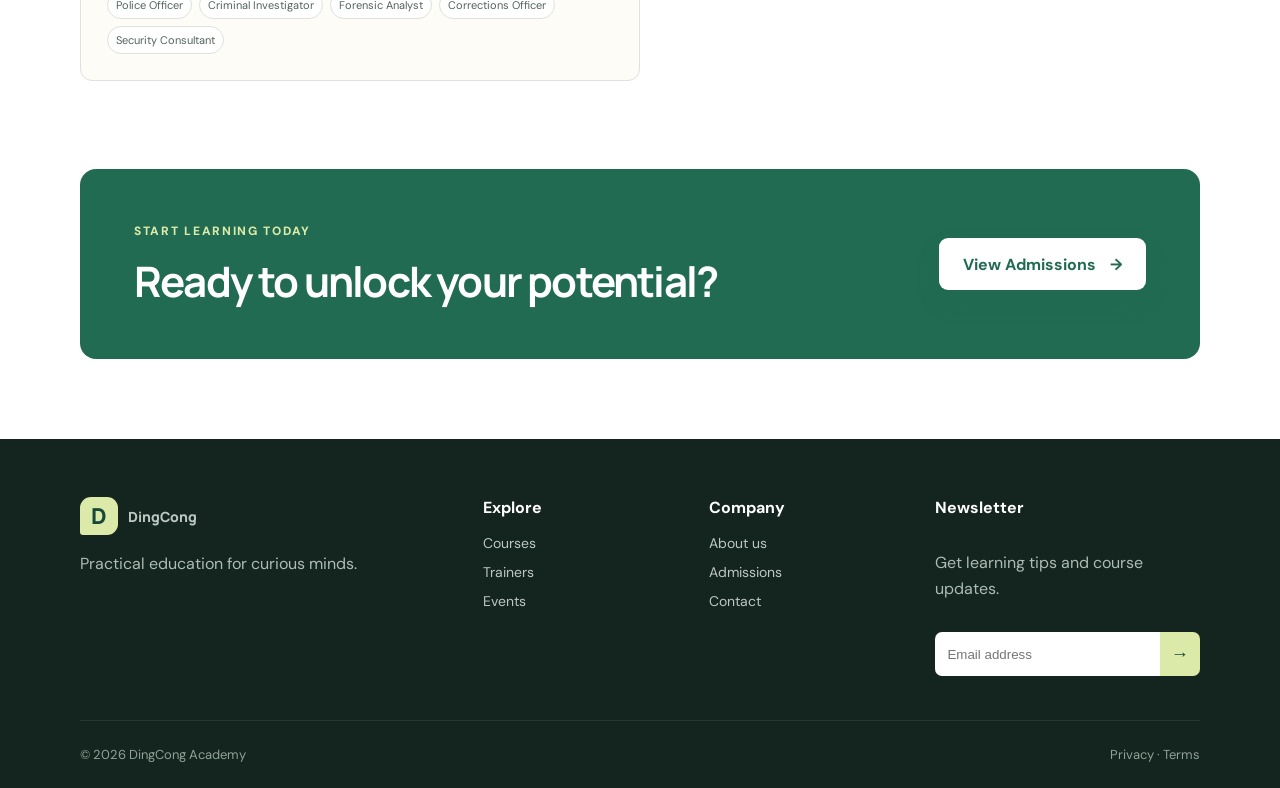
==== commit 121310e2: "adding admissions" ====
--- a/index.html
+++ b/index.html
@@ -26,7 +26,7 @@
         <a href="courses.html">Courses</a>
         <a href="trainers.html">Trainers</a>
         <a href="events.html">Events</a>
-        <a href="pricing.html">Pricing</a>
+        <a href="admissions.html">Admissions</a>
         <a href="contact.html">Contact</a>
       </nav>
       <a class="button button-small nav-button" href="courses.html">Get Started</a>
@@ -217,7 +217,7 @@
     <section class="cta-section">
       <div class="container cta">
         <div><span class="eyebrow">Start learning today</span><h2>Ready to unlock your potential?</h2></div>
-        <a class="button button-light" href="pricing.html">Choose a plan <span aria-hidden="true">→</span></a>
+        <a class="button button-light" href="admissions.html">View Admissions <span aria-hidden="true">→</span></a>
       </div>
     </section>
   </main>
@@ -226,7 +226,7 @@
     <div class="container footer-grid">
       <div><a class="brand footer-brand" href="index.html"><span class="brand-mark">D</span><span>DingCong</span></a><p>Practical education for curious minds.</p></div>
       <div><strong>Explore</strong><a href="courses.html">Courses</a><a href="trainers.html">Trainers</a><a href="events.html">Events</a></div>
-      <div><strong>Company</strong><a href="about.html">About us</a><a href="pricing.html">Pricing</a><a href="contact.html">Contact</a></div>
+      <div><strong>Company</strong><a href="about.html">About us</a><a href="admissions.html">Admissions</a><a href="contact.html">Contact</a></div>
       <div><strong>Newsletter</strong><p>Get learning tips and course updates.</p><form class="newsletter"><input type="email" aria-label="Email address" placeholder="Email address" required><button type="submit" aria-label="Subscribe">→</button></form></div>
     </div>
     <div class="container footer-bottom"><span>© 2026 DingCong Academy</span><span>Privacy · Terms</span></div>
--- a/assets/styles.css
+++ b/assets/styles.css
@@ -106,6 +106,14 @@
 .career-tags { display: flex; flex-wrap: wrap; gap: 7px; }
 .career-tags span { padding: 6px 8px; border-radius: 20px; background: white; border: 1px solid var(--line); color: #52635b; font-size: 11px; }
 .criminology-card { max-width: 560px; }
+.senior-high-block { margin-bottom: 58px; padding-bottom: 48px; border-bottom: 1px solid var(--line); }
+.program-category-heading { max-width: 760px; margin: 0 auto 34px; text-align: center; }
+.program-category-heading h3 { margin: 10px 0 12px; font-family: "Manrope", sans-serif; font-size: 32px; }
+.program-category-heading p { margin: 0; color: var(--muted); line-height: 1.7; }
+.track-heading { margin: 32px 0 16px; font-family: "Manrope", sans-serif; font-size: 22px; color: var(--green); }
+.strand-card { min-height: 250px; padding: 26px; border: 1px solid var(--line); border-radius: 12px; background: #fdfcf7; }
+.strand-card h4 { margin: 16px 0 10px; font-family: "Manrope", sans-serif; font-size: 19px; }
+.strand-card > p { margin: 0 0 16px; color: var(--muted); line-height: 1.65; }
 .section { padding: 86px 0 100px; }
 .section-heading { display: flex; align-items: end; justify-content: space-between; margin-bottom: 32px; }
 .section-heading h2, .cta h2, .page-hero h1 { margin: 10px 0 0; font-family: "Manrope", sans-serif; font-size: 42px; letter-spacing: -1.8px; }
@@ -163,6 +171,48 @@
 .price-card ul { min-height: 180px; padding: 0; list-style: none; }
 .price-card li { margin: 12px 0; color: var(--muted); }
 .price-card.featured li { color: #d1ddd7; }
+.basic-education-block { margin-bottom: 58px; padding-bottom: 48px; border-bottom: 1px solid var(--line); }
+.basic-department-grid { display: grid; grid-template-columns: repeat(2, 1fr); gap: 18px; }
+.department-card { min-height: 430px; padding: 26px; border: 1px solid var(--line); border-radius: 12px; background: #fdfcf7; }
+.department-card h4 { margin: 16px 0 10px; font-family: "Manrope", sans-serif; font-size: 19px; }
+.department-card h5 { margin: 18px 0 10px; font-family: "Manrope", sans-serif; font-size: 14px; color: var(--green); }
+.department-card > p { margin: 0 0 16px; color: var(--muted); line-height: 1.65; }
+.department-list { margin: 0 0 18px; padding-left: 18px; color: var(--muted); line-height: 1.8; }
+.contact-heading { margin-bottom: 32px; text-align: center; }
+.contact-heading h2 { margin: 10px 0 10px; font-family: "Manrope", sans-serif; font-size: 36px; }
+.contact-heading p { margin: 0; color: var(--muted); }
+.contact-grid { display: grid; grid-template-columns: repeat(4, 1fr); gap: 18px; margin-bottom: 48px; }
+.contact-info-card { min-height: 220px; padding: 24px; border: 1px solid var(--line); border-radius: 12px; background: #fdfcf7; }
+.contact-info-card h3 { margin: 16px 0 8px; font-family: "Manrope", sans-serif; font-size: 18px; }
+.contact-info-card p { margin: 0; color: var(--muted); line-height: 1.7; }
+.contact-info-card a { color: var(--green); }
+.contact-form-wrap { max-width: 820px; margin: 0 auto; padding: 38px; border: 1px solid var(--line); border-radius: 14px; background: white; }
+.contact-form-heading { margin-bottom: 24px; }
+.contact-form-heading h2 { margin: 10px 0 8px; font-family: "Manrope", sans-serif; font-size: 32px; }
+.contact-form-heading p { margin: 0; color: var(--muted); }
+.contact-form label { display: flex; flex-direction: column; gap: 8px; color: var(--ink); font-size: 14px; font-weight: 700; }
+.form-row { display: grid; grid-template-columns: repeat(2, 1fr); gap: 14px; }
+.footer-about img { width: 44px; height: 44px; border-radius: 50%; background: white; object-fit: contain; }
+.footer-about .footer-brand { color: white; }
+.footer-mission blockquote { margin: 0; color: #bdc7c2; font-size: 14px; line-height: 1.7; }
+.admissions-heading { margin-bottom: 32px; text-align: center; }
+.admissions-heading h2 { margin: 10px 0 0; font-family: "Manrope", sans-serif; font-size: 36px; }
+.admission-process { display: grid; grid-template-columns: repeat(4, 1fr); gap: 18px; margin-bottom: 64px; }
+.process-card { min-height: 240px; padding: 28px; border: 1px solid var(--line); border-radius: 12px; background: #fdfcf7; }
+.process-number { width: 54px; height: 54px; display: grid; place-items: center; border-radius: 50%; background: var(--lime); color: var(--green-dark); font-family: "Manrope", sans-serif; font-weight: 800; }
+.process-card h3 { margin: 20px 0 10px; font-family: "Manrope", sans-serif; font-size: 18px; }
+.process-card p { margin: 0; color: var(--muted); line-height: 1.7; }
+.requirements-layout { display: grid; grid-template-columns: 1.35fr .65fr; gap: 24px; align-items: start; }
+.requirements h2, .admissions-open h2 { margin: 10px 0 8px; font-family: "Manrope", sans-serif; }
+.requirements > p { margin: 0 0 20px; color: var(--muted); }
+.requirements-list { margin: 0; padding: 0; list-style: none; border-top: 1px solid var(--line); }
+.requirements-list li { min-height: 68px; display: flex; align-items: center; justify-content: space-between; gap: 20px; border-bottom: 1px solid var(--line); }
+.requirements-list span { font-weight: 700; }
+.requirements-list strong { color: var(--green); font-size: 13px; }
+.admissions-open { padding: 32px; border-radius: 12px; background: var(--green-dark); color: white; }
+.admissions-open p { margin: 14px 0 24px; color: #d1ddd7; line-height: 1.7; }
+.admissions-open .eyebrow { color: var(--lime); }
+.admissions-open .button { background: white; color: var(--green-dark); box-shadow: none; }
 @media (max-width: 980px) {
   .nav-toggle { margin-left: auto; width: 42px; height: 42px; display: flex; flex-direction: column; justify-content: center; gap: 5px; border: 0; background: transparent; }
   .nav-toggle span { width: 24px; height: 2px; margin-inline: auto; background: var(--ink); }
@@ -206,8 +256,17 @@
   .program-links a { justify-content: space-between; }
   .college-block > h3 { font-size: 21px; }
   .program-grid { grid-template-columns: 1fr; }
+  .basic-department-grid { grid-template-columns: 1fr; }
+  .contact-grid { grid-template-columns: repeat(2, 1fr); }
+  .admission-process { grid-template-columns: repeat(2, 1fr); }
   .program-card { min-height: 0; }
   .program-card > p { min-height: 0; }
+  .contact-grid { grid-template-columns: 1fr; }
+  .contact-info-card { min-height: 0; }
+  .contact-form-wrap { padding: 28px 20px; }
+  .form-row { grid-template-columns: 1fr; }
+  .admission-process { grid-template-columns: 1fr; }
+  .requirements-layout { grid-template-columns: 1fr; }
   .section { padding: 64px 0; }
   .section-heading { align-items: flex-start; }
   .section-heading h2, .cta h2, .page-hero h1 { font-size: 36px; }
